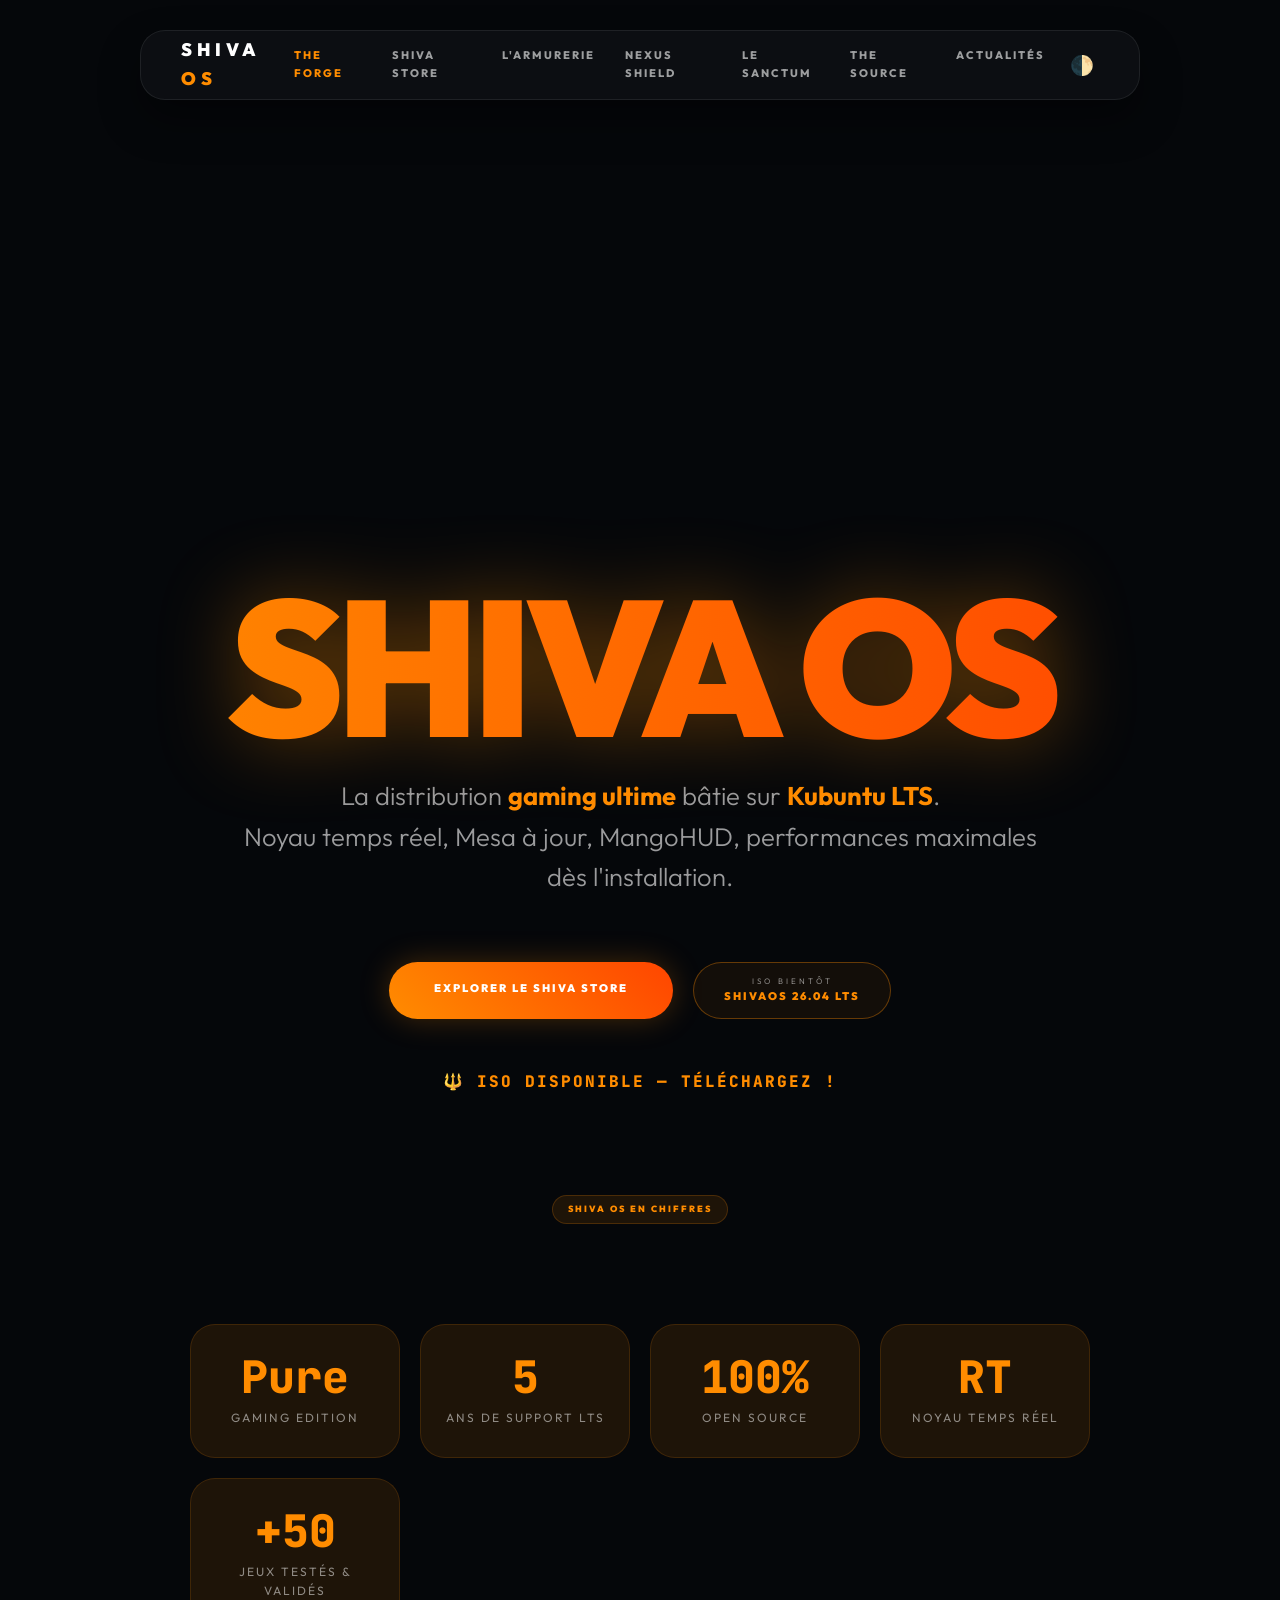
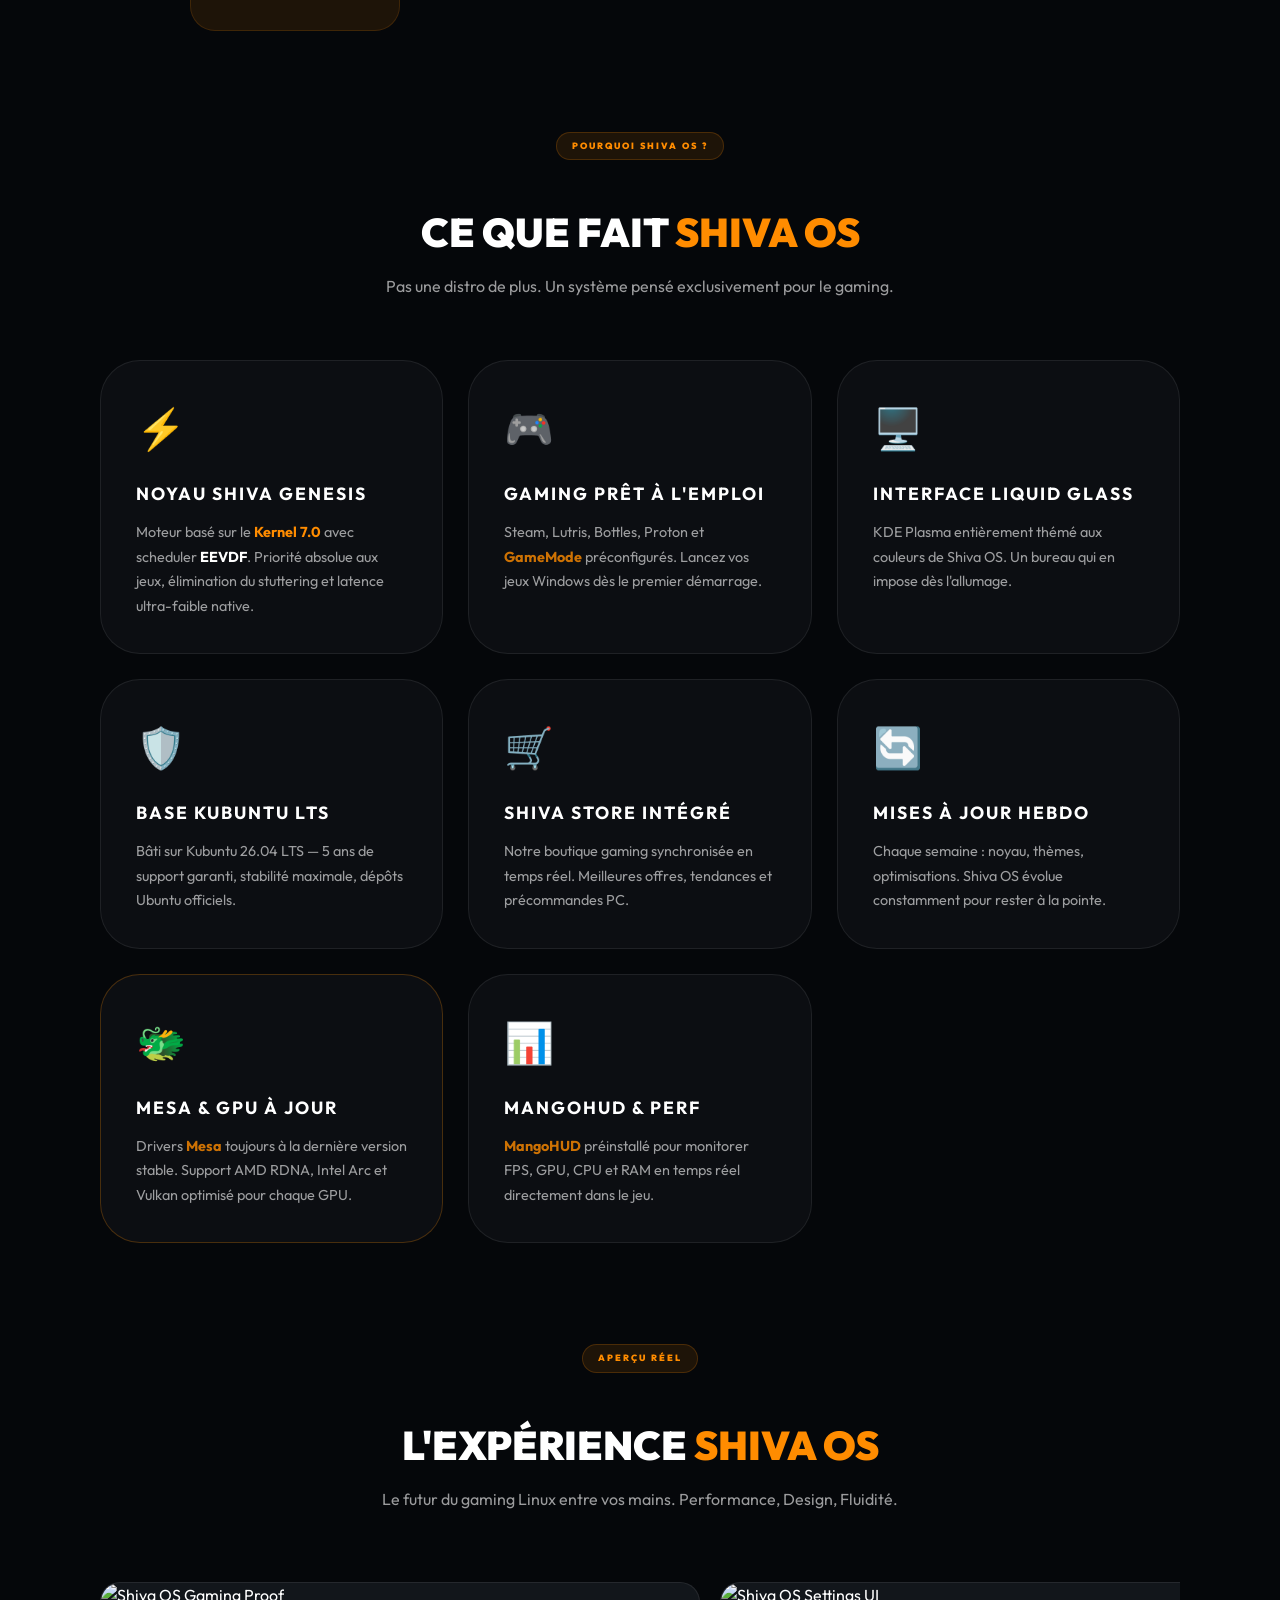
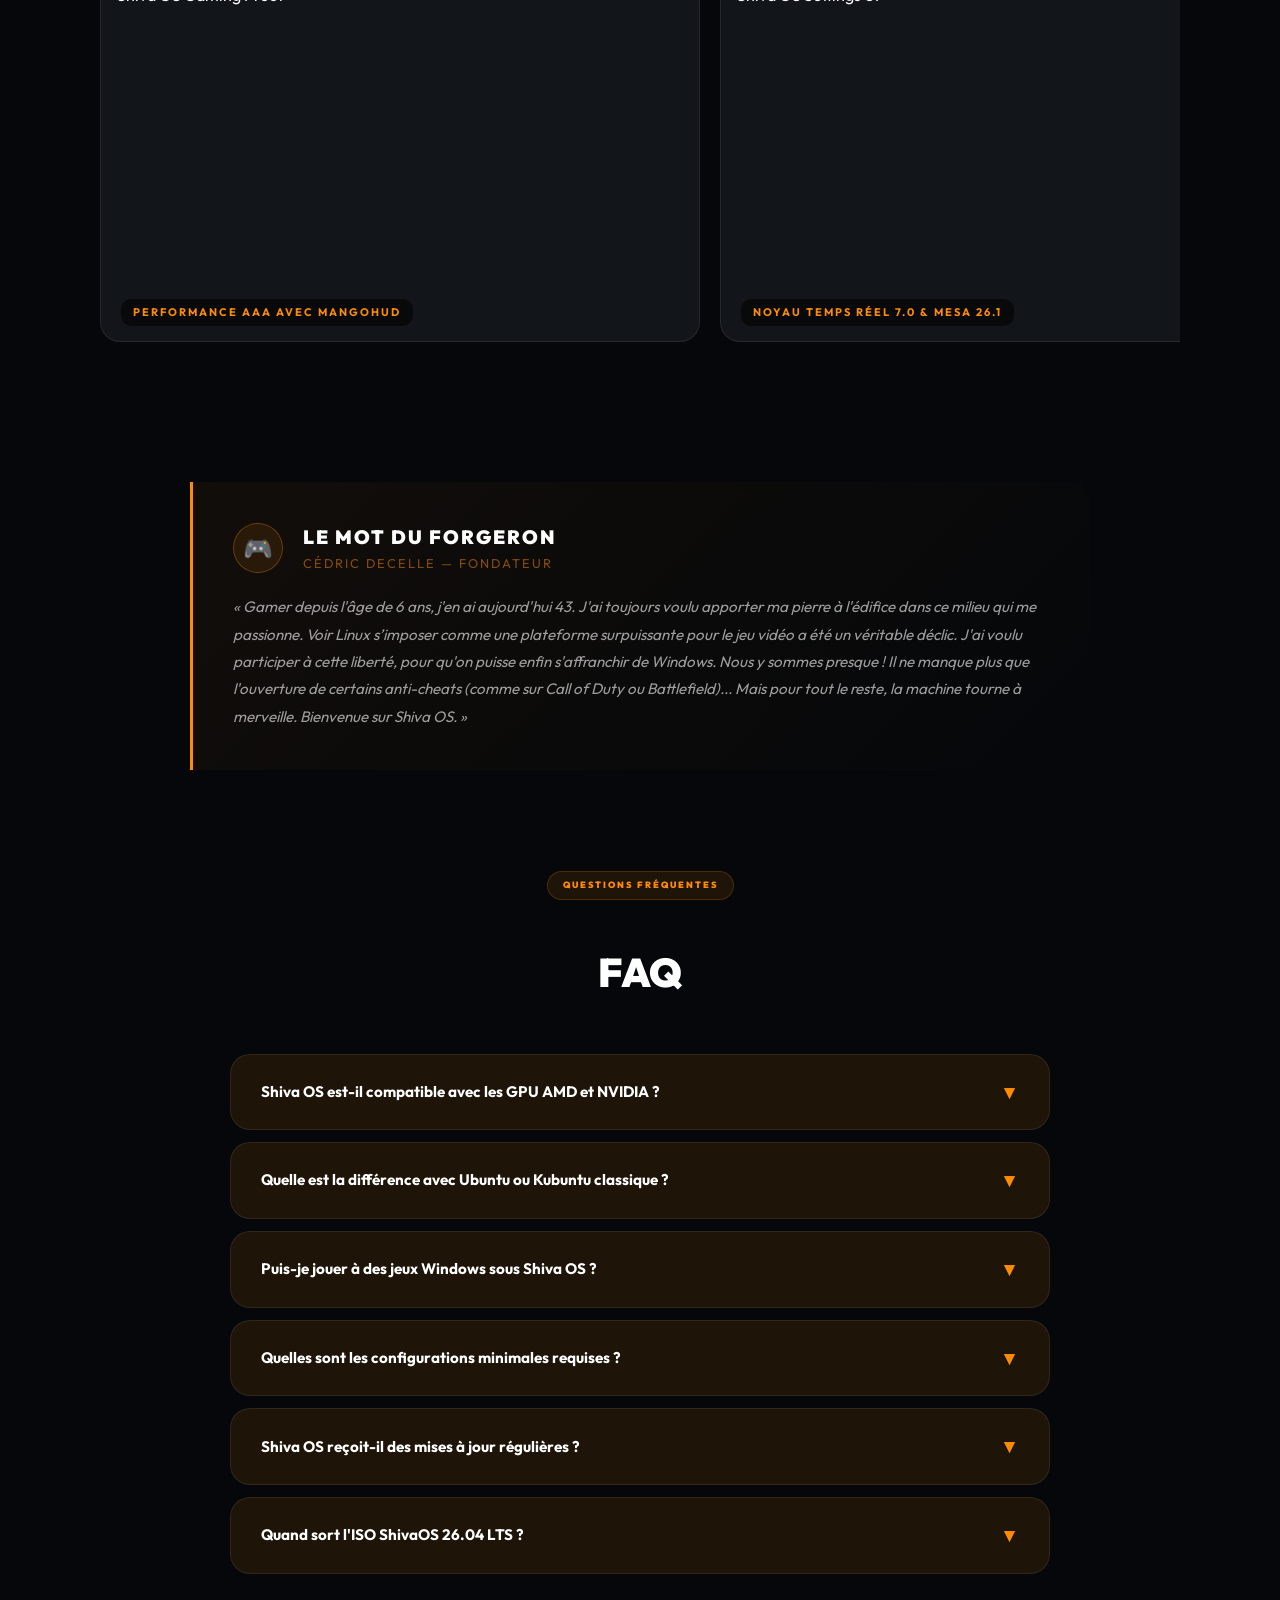
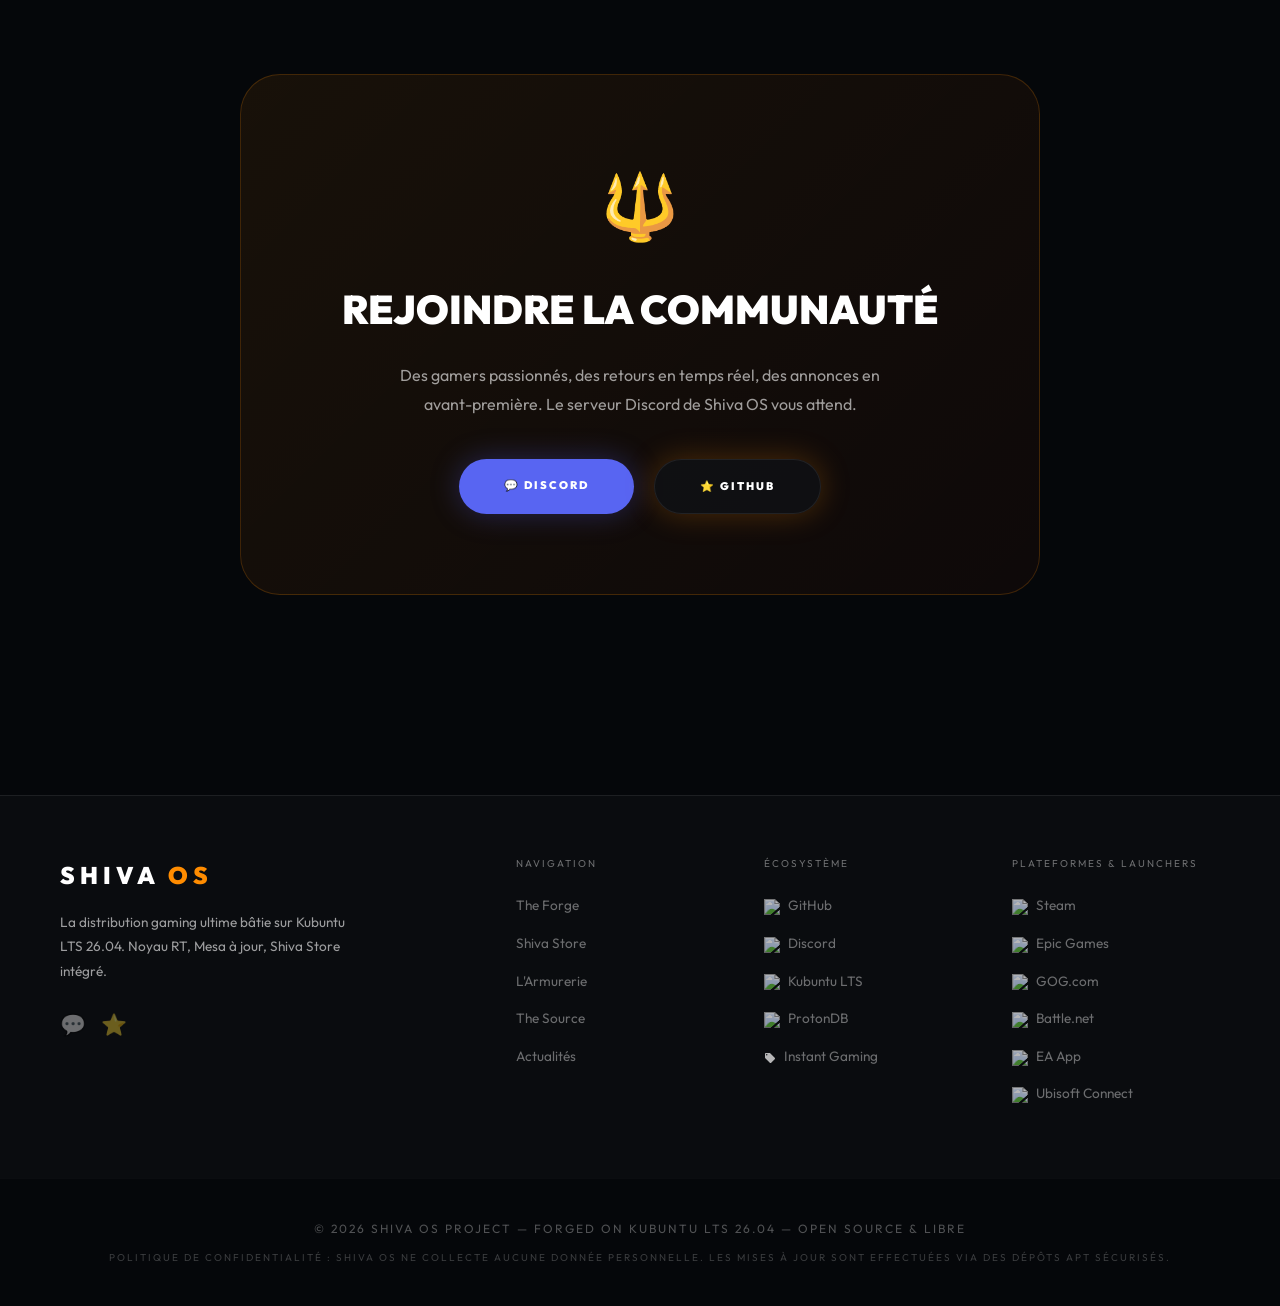
==== index.html @ 75ae0ca5 "Correction : Shiva OS est maintenant 'Gaming Pure' par défaut (Apps quotidiennes mises en option)" ====
<!DOCTYPE html>
<html lang="fr">
<head>
    <meta charset="UTF-8">
    <meta name="viewport" content="width=device-width, initial-scale=1.0">
    <title>SHIVA OS | Pure Gaming Ecosystem 🔱</title>
    <link rel="icon" href="data:image/svg+xml,<svg xmlns=%22http://www.w3.org/2000/svg%22 viewBox=%220 0 100 100%22><text y=%22.9em%22 font-size=%2290%22>🔱</text></svg>">
    <meta name="description" content="Shiva OS 26.04 LTS — La distribution gaming ultime bâtie sur Kubuntu LTS. Noyau temps réel, Mesa à jour, MangoHUD, Shiva Store intégré.">
    <link rel="stylesheet" href="styles.css?v=12">
    <style>
        /* SCROLL PROGRESS BAR */
        #scroll-progress {
            position: fixed;
            top: 0;
            left: 0;
            height: 3px;
            width: 0%;
            background: linear-gradient(90deg, var(--shiva-orange), var(--shiva-vulkan));
            z-index: 9999;
            transition: width 0.1s linear;
            box-shadow: 0 0 10px rgba(255,140,0,0.6);
        }

        /* STATS SECTION */
        .stats-grid {
            display: grid;
            grid-template-columns: repeat(auto-fill, minmax(180px, 1fr));
            gap: 20px;
            max-width: 900px;
            margin: 80px auto 0;
            text-align: center;
        }
        .stat-card {
            padding: 30px 20px;
            background: var(--shiva-accent);
            border: 1px solid rgba(255,140,0,0.15);
            border-radius: 25px;
            transition: all 0.3s ease;
        }
        .stat-card:hover {
            border-color: var(--shiva-orange);
            transform: translateY(-5px);
        }
        .stat-number {
            font-size: 2.8rem;
            font-weight: 900;
            color: var(--shiva-orange);
            font-family: var(--font-mono);
            line-height: 1;
        }
        .stat-label {
            font-size: 0.75rem;
            opacity: 0.5;
            letter-spacing: 2px;
            text-transform: uppercase;
            margin-top: 8px;
        }

        /* SCREENSHOTS */
        .screenshot-strip {
            display: flex;
            gap: 20px;
            overflow-x: auto;
            padding: 20px 0 40px;
            scrollbar-width: thin;
            scrollbar-color: var(--shiva-orange) transparent;
        }
        .screenshot-frame {
            min-width: 600px;
            height: 360px;
            border-radius: 20px;
            border: 1px solid var(--glass-border);
            overflow: hidden;
            position: relative;
            flex-shrink: 0;
            background: var(--shiva-gray);
        }
        .screenshot-frame img {
            width: 100%;
            height: 100%;
            object-fit: cover;
            transition: transform 0.5s cubic-bezier(0.4, 0, 0.2, 1);
        }
        .screenshot-frame:hover img {
            transform: scale(1.05);
        }
        .screenshot-label {
            position: absolute;
            bottom: 15px;
            left: 20px;
            font-size: 11px;
            font-weight: 700;
            letter-spacing: 2px;
            text-transform: uppercase;
            color: var(--shiva-orange);
            background: rgba(0,0,0,0.6);
            padding: 5px 12px;
            border-radius: 10px;
        }

        /* FAQ */
        .faq-item {
            border: 1px solid var(--glass-border);
            background: var(--shiva-accent);
            border-radius: 20px;
            overflow: hidden;
            margin-bottom: 12px;
            transition: all 0.3s;
        }
        .faq-item:hover { border-color: rgba(255,140,0,0.3); }
        .faq-question {
            padding: 22px 30px;
            cursor: pointer;
            display: flex;
            justify-content: space-between;
            align-items: center;
            font-weight: 700;
            font-size: 0.95rem;
            background: transparent;
            color: var(--text-main);
            user-select: none;
        }
        .faq-arrow {
            color: var(--shiva-orange);
            font-size: 1.2rem;
            transition: transform 0.3s ease;
        }
        .faq-answer {
            max-height: 0;
            overflow: hidden;
            transition: max-height 0.4s ease, padding 0.3s;
            padding: 0 30px;
            opacity: 0.6;
            font-size: 0.9rem;
            line-height: 1.8;
        }
        .faq-item.open .faq-answer {
            max-height: 200px;
            padding: 0 30px 22px;
            color: var(--text-dim);
        }
        .faq-item.open .faq-arrow {
            transform: rotate(180deg);
        }

        /* COMMUNITY */
        .community-card {
            background: linear-gradient(135deg, rgba(255,140,0,0.08), rgba(255,69,0,0.04));
            border: 1px solid rgba(255,140,0,0.2);
            border-radius: 40px;
            padding: 80px 60px;
            text-align: center;
            max-width: 800px;
            margin: 0 auto;
            color: var(--text-main);
        }

        /* FOOTER */
        .footer-main {
            background: rgba(255,255,255,0.02);
            border-top: 1px solid var(--glass-border);
            padding: 60px;
            display: grid;
            grid-template-columns: 2fr 1fr 1fr 1fr;
            gap: 40px;
            max-width: 1400px;
            margin: 0 auto;
        }
        .footer-links { list-style: none; }
        .footer-links li { margin-bottom: 12px; }
        .footer-links a {
            color: rgba(255,255,255,0.4);
            text-decoration: none;
            font-size: 0.85rem;
            transition: color 0.3s;
        }
        .footer-links a:hover { color: var(--shiva-orange); }
        .footer-bottom {
            text-align: center;
            padding: 40px 60px;
            font-size: 12px;
            opacity: 0.5;
            letter-spacing: 2px;
            text-transform: uppercase;
            border-top: 1px solid rgba(255,255,255,0.05);
            color: var(--text-dim);
        }

        /* SPECS TABLE */
        .specs-table {
            width: 100%;
            border-collapse: collapse;
            font-size: 0.9rem;
        }
        .specs-table th {
            text-align: left;
            padding: 12px 20px;
            color: var(--shiva-orange);
            font-size: 10px;
            letter-spacing: 2px;
            text-transform: uppercase;
            border-bottom: 1px solid var(--glass-border);
        }
        .specs-table td {
            padding: 14px 20px;
            border-bottom: 1px solid rgba(255,255,255,0.04);
            opacity: 0.7;
        }
        .specs-table tr:last-child td { border-bottom: none; }

        /* LAUNCHER LOGOS */
        .launcher-logo {
            height: 35px;
            opacity: 0.3;
            transition: all 0.3s cubic-bezier(0.4, 0, 0.2, 1);
            filter: grayscale(100%);
        }
        .launcher-logo:hover {
            opacity: 1;
            filter: grayscale(0%) drop-shadow(0 0 15px rgba(255,140,0,0.6));
            transform: scale(1.15) translateY(-5px);
        }

        @media (max-width: 768px) {
            .footer-main { grid-template-columns: 1fr; gap: 30px; }
            .screenshot-frame { min-width: 300px; height: 200px; }
        }
    </style>
</head>
<body>
    <!-- SCROLL PROGRESS -->
    <div id="scroll-progress"></div>

    <!-- 🔱 GLASS NAVIGATION -->
    <nav class="navbar">
        <div class="nav-brand">SHIVA <span style="color: var(--shiva-orange)">OS</span></div>
        <div class="nav-links">
            <a class="nav-link active" onclick="switchSection('home')">The Forge</a>
            <a class="nav-link" onclick="switchSection('store')">Shiva Store</a>
            <a class="nav-link" onclick="switchSection('apps')">L'Armurerie</a>
            <a class="nav-link" onclick="switchSection('shield')">Nexus Shield</a>
            <a class="nav-link" onclick="switchSection('sanctum')">Le Sanctum</a>
            <a class="nav-link" onclick="switchSection('repo')">The Source</a>
            <a class="nav-link" onclick="switchSection('news')">Actualités</a>
        </div>
        <button id="theme-toggle" style="background:none;border:none;cursor:pointer;font-size:1.2rem;margin-left:20px;padding:5px;" title="Changer le thème">🌓</button>
    </nav>

    <!-- 🚀 HOME -->
    <section id="home" class="active">

        <!-- HERO -->
        <div class="hero-content">
            <div class="trident-anchor"></div>
            <h1 class="big-title" style="filter: drop-shadow(0 0 40px rgba(255,140,0,0.4));">SHIVA OS</h1>
            <p class="tagline">La distribution <strong style="color:var(--shiva-orange)">gaming ultime</strong> bâtie sur <strong style="color:var(--shiva-orange)">Kubuntu LTS</strong>.<br>Noyau temps réel, Mesa à jour, MangoHUD, performances maximales dès l'installation.</p>
            <div class="btn-group">
                <a class="btn-primary" onclick="switchSection('store')">Explorer le Shiva Store</a>
                <div style="display:flex;flex-direction:column;align-items:center;justify-content:center;padding:12px 30px;border-radius:50px;border:1px solid rgba(255,140,0,0.35);background:rgba(255,140,0,0.06);cursor:default;">
                    <span style="font-size:8px;opacity:0.5;letter-spacing:3px;text-transform:uppercase;">ISO Bientôt</span>
                    <span style="font-size:11px;font-weight:900;letter-spacing:2px;color:var(--shiva-orange);">SHIVAOS 26.04 LTS</span>
                </div>
            </div>
            <div id="countdown" style="margin-top: 50px; display: flex; gap: 20px; justify-content: center; font-family: var(--font-mono); align-items: center;"></div>
        </div>

        <!-- STATS -->
        <div style="max-width:1400px;margin:100px auto 0;padding:0 40px;">
            <div style="text-align:center;margin-bottom:40px;">
                <span class="badge">Shiva OS en chiffres</span>
            </div>
            <div class="stats-grid">
                <div class="stat-card">
                    <div class="stat-number">Pure</div>
                    <div class="stat-label">Gaming Edition</div>
                </div>
                <div class="stat-card">
                    <div class="stat-number">5</div>
                    <div class="stat-label">Ans de support LTS</div>
                </div>
                <div class="stat-card">
                    <div class="stat-number">100%</div>
                    <div class="stat-label">Open Source</div>
                </div>
                <div class="stat-card">
                    <div class="stat-number">RT</div>
                    <div class="stat-label">Noyau Temps Réel</div>
                </div>
                <div class="stat-card">
                    <div class="stat-number">+50</div>
                    <div class="stat-label">Jeux testés & validés</div>
                </div>
            </div>
        </div>

        <!-- FEATURES -->
        <div style="max-width:1400px;margin:100px auto 0;padding:0 40px;">
            <div style="text-align:center;margin-bottom:60px;">
                <span class="badge">Pourquoi Shiva OS ?</span>
                <h2 style="font-size:2.5rem;font-weight:900;text-transform:uppercase;margin-top:20px;">Ce que fait <span style="color:var(--shiva-orange)">Shiva OS</span></h2>
                <p style="color:var(--text-dim);margin-top:10px;">Pas une distro de plus. Un système pensé exclusivement pour le gaming.</p>
            </div>
            <div class="grid-container" style="grid-template-columns: repeat(auto-fill, minmax(280px, 1fr)); gap: 25px;">
                <div class="glass-card" style="padding:35px;">
                    <div style="font-size:2.5rem;margin-bottom:20px;">⚡</div>
                    <h3 style="font-size:1.1rem;text-transform:uppercase;letter-spacing:2px;">Noyau Shiva Genesis</h3>
                    <p style="color:var(--text-dim);font-size:0.9rem;margin-top:12px;line-height:1.7;">Moteur basé sur le <strong style="color:var(--shiva-orange)">Kernel 7.0</strong> avec scheduler <strong style="color:white;">EEVDF</strong>. Priorité absolue aux jeux, élimination du stuttering et latence ultra-faible native.</p>
                </div>
                <div class="glass-card" style="padding:35px;">
                    <div style="font-size:2.5rem;margin-bottom:20px;">🎮</div>
                    <h3 style="font-size:1.1rem;text-transform:uppercase;letter-spacing:2px;">Gaming Prêt à l'emploi</h3>
                    <p style="color:var(--text-dim);font-size:0.9rem;margin-top:12px;line-height:1.7;">Steam, Lutris, Bottles, Proton et <strong style="color:rgba(255,140,0,0.8)">GameMode</strong> préconfigurés. Lancez vos jeux Windows dès le premier démarrage.</p>
                </div>
                <div class="glass-card" style="padding:35px;">
                    <div style="font-size:2.5rem;margin-bottom:20px;">🖥️</div>
                    <h3 style="font-size:1.1rem;text-transform:uppercase;letter-spacing:2px;">Interface Liquid Glass</h3>
                    <p style="color:var(--text-dim);font-size:0.9rem;margin-top:12px;line-height:1.7;">KDE Plasma entièrement thémé aux couleurs de Shiva OS. Un bureau qui en impose dès l'allumage.</p>
                </div>
                <div class="glass-card" style="padding:35px;">
                    <div style="font-size:2.5rem;margin-bottom:20px;">🛡️</div>
                    <h3 style="font-size:1.1rem;text-transform:uppercase;letter-spacing:2px;">Base Kubuntu LTS</h3>
                    <p style="color:var(--text-dim);font-size:0.9rem;margin-top:12px;line-height:1.7;">Bâti sur Kubuntu 26.04 LTS — 5 ans de support garanti, stabilité maximale, dépôts Ubuntu officiels.</p>
                </div>
                <div class="glass-card" style="padding:35px;">
                    <div style="font-size:2.5rem;margin-bottom:20px;">🛒</div>
                    <h3 style="font-size:1.1rem;text-transform:uppercase;letter-spacing:2px;">Shiva Store intégré</h3>
                    <p style="color:var(--text-dim);font-size:0.9rem;margin-top:12px;line-height:1.7;">Notre boutique gaming synchronisée en temps réel. Meilleures offres, tendances et précommandes PC.</p>
                </div>
                <div class="glass-card" style="padding:35px;">
                    <div style="font-size:2.5rem;margin-bottom:20px;">🔄</div>
                    <h3 style="font-size:1.1rem;text-transform:uppercase;letter-spacing:2px;">Mises à jour Hebdo</h3>
                    <p style="color:var(--text-dim);font-size:0.9rem;margin-top:12px;line-height:1.7;">Chaque semaine : noyau, thèmes, optimisations. Shiva OS évolue constamment pour rester à la pointe.</p>
                </div>
                <div class="glass-card" style="padding:35px; border-color: rgba(255,140,0,0.25);">
                    <div style="font-size:2.5rem;margin-bottom:20px;">🐲</div>
                    <h3 style="font-size:1.1rem;text-transform:uppercase;letter-spacing:2px;">Mesa & GPU à Jour</h3>
                    <p style="color:var(--text-dim);font-size:0.9rem;margin-top:12px;line-height:1.7;">Drivers <strong style="color:rgba(255,140,0,0.8)">Mesa</strong> toujours à la dernière version stable. Support AMD RDNA, Intel Arc et Vulkan optimisé pour chaque GPU.</p>
                </div>
                <div class="glass-card" style="padding:35px;">
                    <div style="font-size:2.5rem;margin-bottom:20px;">📊</div>
                    <h3 style="font-size:1.1rem;text-transform:uppercase;letter-spacing:2px;">MangoHUD & Perf</h3>
                    <p style="color:var(--text-dim);font-size:0.9rem;margin-top:12px;line-height:1.7;"><strong style="color:rgba(255,140,0,0.8)">MangoHUD</strong> préinstallé pour monitorer FPS, GPU, CPU et RAM en temps réel directement dans le jeu.</p>
                </div>
            </div>
        </div>

        <!-- SCREENSHOTS -->
        <div style="max-width:1400px;margin:100px auto 0;padding:0 40px;">
            <div style="text-align:center;margin-bottom:50px;">
                <span class="badge">Aperçu Réel</span>
                <h2 style="font-size:2.5rem;font-weight:900;text-transform:uppercase;margin-top:20px;">L'Expérience <span style="color:var(--shiva-orange)">Shiva OS</span></h2>
                <p style="color:var(--text-dim);margin-top:10px;">Le futur du gaming Linux entre vos mains. Performance, Design, Fluidité.</p>
            </div>
            <div class="screenshot-strip">
                <div class="screenshot-frame">
                    <img src="shivaos_desktop_gaming_proof_1776594554465.png" alt="Shiva OS Gaming Proof">
                    <div class="screenshot-label">Performance AAA avec MangoHUD</div>
                </div>
                <div class="screenshot-frame">
                    <img src="shivaos_settings_rt_kernel_1776594572582.png" alt="Shiva OS Settings UI">
                    <div class="screenshot-label">Noyau Temps Réel 7.0 & Mesa 26.1</div>
                </div>
                <div class="screenshot-frame">
                    <img src="assets/mockup.png" alt="Shiva OS Layout">
                    <div class="screenshot-label">Interface Liquid Glass (Onyx/Orange)</div>
                </div>
            </div>
        </div>

        <!-- LE MOT DU FORGERON -->
        <div style="max-width:900px;margin:100px auto 0;padding:40px;background:linear-gradient(135deg, rgba(255,140,0,0.05), transparent);border-left:3px solid var(--shiva-orange);border-top-right-radius:20px;border-bottom-right-radius:20px;">
            <div style="display:flex;align-items:center;gap:20px;margin-bottom:20px;">
                <div style="width:50px;height:50px;border-radius:50%;background:rgba(255,140,0,0.1);border:1px solid rgba(255,140,0,0.3);display:flex;justify-content:center;align-items:center;font-size:1.5rem;">🎮</div>
                <div>
                    <h3 style="font-size:1.2rem;font-weight:900;text-transform:uppercase;letter-spacing:2px;color:var(--text-main);">Le mot du Forgeron</h3>
                    <p style="font-size:0.8rem;opacity:0.5;letter-spacing:2px;text-transform:uppercase;color:var(--shiva-orange);">Cédric Decelle — Fondateur</p>
                </div>
            </div>
            <p style="font-size:0.95rem;line-height:1.8;color:var(--text-dim);font-style:italic;">
                « Gamer depuis l'âge de 6 ans, j'en ai aujourd'hui 43. J'ai toujours voulu apporter ma pierre à l'édifice dans ce milieu qui me passionne. Voir Linux s’imposer comme une plateforme surpuissante pour le jeu vidéo a été un véritable déclic. J'ai voulu participer à cette liberté, pour qu'on puisse enfin s'affranchir de Windows. Nous y sommes presque ! Il ne manque plus que l'ouverture de certains anti-cheats (comme sur Call of Duty ou Battlefield)... Mais pour tout le reste, la machine tourne à merveille. Bienvenue sur Shiva OS. »
            </p>
        </div>

        <!-- FAQ -->
        <div style="max-width:900px;margin:100px auto 0;padding:0 40px;">
            <div style="text-align:center;margin-bottom:50px;">
                <span class="badge">Questions fréquentes</span>
                <h2 style="font-size:2.5rem;font-weight:900;text-transform:uppercase;margin-top:20px;">FAQ</h2>
            </div>
            <div id="faq-container">
                <div class="faq-item">
                    <div class="faq-question" onclick="toggleFaq(this)">
                        Shiva OS est-il compatible avec les GPU AMD et NVIDIA ?
                        <span class="faq-arrow">▼</span>
                    </div>
                    <div class="faq-answer">Oui ! Shiva OS inclut les drivers Mesa à jour pour AMD (RDNA 1/2/3) et Intel Arc. Pour NVIDIA, les drivers propriétaires sont disponibles via le gestionnaire de pilotes. Les deux sont testés et validés.</div>
                </div>
                <div class="faq-item">
                    <div class="faq-question" onclick="toggleFaq(this)">
                        Quelle est la différence avec Ubuntu ou Kubuntu classique ?
                        <span class="faq-arrow">▼</span>
                    </div>
                    <div class="faq-answer">Shiva OS est une surcouche gaming complète : noyau temps réel, GameMode, MangoHUD, Proton, Lutris et Bottles sont préconfigurés dès l'installation. Zéro configuration manuelle, 100% prêt à jouer.</div>
                </div>
                <div class="faq-item">
                    <div class="faq-question" onclick="toggleFaq(this)">
                        Puis-je jouer à des jeux Windows sous Shiva OS ?
                        <span class="faq-arrow">▼</span>
                    </div>
                    <div class="faq-answer">Absolument. Proton (Steam), Wine (Bottles/Lutris) et Heroic pour les jeux Epic/GOG sont tous préinstallés. La majorité des jeux AAA Windows fonctionnent nativement. Consultez ProtonDB pour la compatibilité par jeu.</div>
                </div>
                <div class="faq-item">
                    <div class="faq-question" onclick="toggleFaq(this)">
                        Quelles sont les configurations minimales requises ?
                        <span class="faq-arrow">▼</span>
                    </div>
                    <div class="faq-answer">CPU : x86_64 double cœur (Intel Core 2 Duo ou AMD Athlon 64 X2 minimum). RAM : 4 Go minimum, 8 Go recommandé. Stockage : 25 Go minimum. GPU : Compatible Vulkan recommandé pour les jeux AAA.</div>
                </div>
                <div class="faq-item">
                    <div class="faq-question" onclick="toggleFaq(this)">
                        Shiva OS reçoit-il des mises à jour régulières ?
                        <span class="faq-arrow">▼</span>
                    </div>
                    <div class="faq-answer">Oui, chaque semaine. Basé sur Kubuntu 26.04 LTS (5 ans de support), Shiva OS reçoit les mises à jour de sécurité Ubuntu + ses propres optimisations gaming via le dépôt PPA officiel ppa:shiva-os/purity.</div>
                </div>
                <div class="faq-item">
                    <div class="faq-question" onclick="toggleFaq(this)">
                        Quand sort l'ISO ShivaOS 26.04 LTS ?
                        <span class="faq-arrow">▼</span>
                    </div>
                    <div class="faq-answer">L'ISO ShivaOS 26.04 LTS est prévue pour le 24 avril 2026 à 22h00. Le compte à rebours en haut de page s'arrêtera automatiquement au moment du lancement. Restez connectés !</div>
                </div>
            </div>
        </div>

        <!-- COMMUNITY / DISCORD -->
        <div style="max-width:1400px;margin:100px auto 0;padding:0 40px 40px;">
            <div class="community-card">
                <div style="font-size:4rem;margin-bottom:20px;">🔱</div>
                <h2 style="font-size:2.5rem;font-weight:900;text-transform:uppercase;">Rejoindre la communauté</h2>
                <p style="color:var(--text-dim);margin:20px auto;max-width:500px;line-height:1.8;">Des gamers passionnés, des retours en temps réel, des annonces en avant-première. Le serveur Discord de Shiva OS vous attend.</p>
                <div class="btn-group" style="justify-content:center;margin-top:40px;">
                    <a class="btn-primary" href="https://discord.gg/shivaos" target="_blank" style="background: #5865F2;box-shadow:0 0 30px rgba(88,101,242,0.3);">💬 Discord</a>
                    <a class="btn-primary" href="https://github.com/shivaos" target="_blank" style="background:var(--glass-bg);border:1px solid var(--glass-border);">⭐ GitHub</a>
                </div>
            </div>
        </div>

    </section>

    <!-- 🎮 SHIVA STORE -->
    <section id="store">
        <div class="hero-content" style="text-align: left; padding-bottom: 60px;">
            <span class="badge">Jeux en Direct</span>
            <h2 style="font-size: 3rem; font-weight: 900; text-transform: uppercase;">Shiva Store</h2>
            <p style="opacity: 0.6;">Dégottez les meilleures offres et tendances synchronisées par Oracle.</p>
            <div class="search-container">
                <input type="text" id="store-search" class="search-input" placeholder="RECHERCHER UN JEU (EX: FORZA, ELDEN RING...)">
            </div>
        </div>
        <div id="library-grid" class="grid-container"></div>
    </section>

    <!-- 📦 L'ARMURERIE -->
    <section id="apps">
        <div class="hero-content" style="text-align: left; padding-bottom: 60px;">
            <span class="badge">Shiva Gaming Kit</span>
            <h2 style="font-size: 3rem; font-weight: 900; text-transform: uppercase;">L'Armurerie</h2>
            <p style="opacity: 0.6;">Les outils de combat essentiels, forgés pour la performance absolue.</p>
        </div>
        <div class="grid-container">
            <div class="glass-card">
                <div class="artifact-icon" style="background: #2b2b2b;">🎮</div>
                <h3 style="margin-top: 20px;">Steam & Lutris</h3>
                <p style="font-size: 0.9rem; opacity: 0.5; margin-top: 10px;">Le duo de choc pour gérer vos bibliothèques Windows et Linux nativement.</p>
            </div>
            <div class="glass-card">
                <div class="artifact-icon" style="background: #5865F2;">💬</div>
                <h3 style="margin-top: 20px;">Discord & Comms</h3>
                <p style="font-size: 0.9rem; opacity: 0.5; margin-top: 10px;">Restez connecté avec un client Discord optimisé et thémé aux couleurs de Shiva.</p>
            </div>
            <div class="glass-card">
                <div class="artifact-icon" style="background: #e67e22;">🍷</div>
                <h3 style="margin-top: 20px;">Bottles & Heroic</h3>
                <p style="font-size: 0.9rem; opacity: 0.5; margin-top: 10px;">Lancement fluide des jeux Epic Games et GOG via des environnements Wine isolés.</p>
            </div>
            <div class="glass-card">
                <div class="artifact-icon" style="background: #27ae60;">🎥</div>
                <h3 style="margin-top: 20px;">OBS Studio</h3>
                <p style="font-size: 0.9rem; opacity: 0.5; margin-top: 10px;">L'outil ultime pour le streaming et l'enregistrement vidéo haute performance.</p>
            </div>
            <div class="glass-card">
                <div class="artifact-icon" style="background: #d35400;">🎬</div>
                <h3 style="margin-top: 20px;">VLC Player</h3>
                <p style="font-size: 0.9rem; opacity: 0.5; margin-top: 10px;">Le lecteur universel, propre et capable de tout lire sans codec externe.</p>
            </div>
            <div class="glass-card">
                <div class="artifact-icon" style="background: #1a1a2e;">📊</div>
                <h3 style="margin-top: 20px;">MangoHUD</h3>
                <p style="font-size: 0.9rem; opacity: 0.5; margin-top: 10px;">Overlay de performance en temps réel — FPS, GPU, CPU, RAM directement dans le jeu.</p>
            </div>
            <div class="glass-card" style="border-color: rgba(255,140,0,0.3);">
                <div class="artifact-icon" style="background: #004d00;">🐲</div>
                <h3 style="margin-top: 20px;">Mesa & Vulkan</h3>
                <p style="font-size: 0.9rem; opacity: 0.5; margin-top: 10px;">Support complet de Vulkan 1.3 et drivers Mesa (Git/Stable) pour vos GPU.</p>
            </div>
        </div>
    </section>
  
    <!-- 🛡️ NEXUS SHIELD -->
    <section id="shield">
        <div class="hero-content" style="text-align: left; padding-bottom: 60px;">
            <span class="badge">Shield of Compatibility</span>
            <h2 style="font-size: 3rem; font-weight: 900; text-transform: uppercase;">Nexus Shield</h2>
            <p style="opacity: 0.6;">Vérifiez instantanément la compatibilité de vos jeux et de votre matériel.</p>
            
            <div class="shield-search-container">
                <input type="text" id="shield-search" class="shield-search-input" placeholder="RECHERCHER UN JEU (EX: CALL OF DUTY, RUST, APEX...)">
            </div>
        </div>

        <div style="max-width:1400px;margin:0 auto;padding:0 40px;">
            <div id="shield-results" class="shield-grid">
                <!-- Dynamically populated by nexus.js -->
            </div>

            <div style="margin-top: 100px; border-top: 1px solid var(--glass-border); padding-top: 60px;">
                <span class="badge">Hardware Alliance</span>
                <h3 style="font-size: 2rem; margin-top: 20px;">VOTRE CONFIGURATION</h3>
                <div id="hardware-alliance-status" class="hardware-grid">
                    <!-- Detected via JS -->
                </div>
            </div>
        </div>
    </section>

    <!-- 📖 LE SANCTUM -->
    <section id="sanctum">
        <div class="hero-content" style="text-align: left; padding-bottom: 60px;">
            <span class="badge">Knowledge Hub</span>
            <h2 style="font-size: 3rem; font-weight: 900; text-transform: uppercase;">Le Sanctum</h2>
            <p style="opacity: 0.6;">Aide, guides et assistance technique pour Shiva OS.</p>
        </div>

        <div style="max-width:900px;margin:0 auto;padding:0 40px;">
            <div id="sanctum-faq">
                <div class="faq-item">
                    <div class="faq-question" onclick="toggleFaq(this)">
                        🔱 Comment installer Shiva OS ?
                        <span class="faq-arrow">▼</span>
                    </div>
                    <div class="faq-answer">
                        Téléchargez l'ISO (disponible le 24 avril), flashez-la sur une clé USB avec BalenaEtcher ou Rufus, et bootez dessus. L'installateur Calamares vous guidera étape par étape.
                    </div>
                </div>
                <div class="faq-item">
                    <div class="faq-question" onclick="toggleFaq(this)">
                        🎮 Optimiser NVIDIA pour Shiva OS 26.04
                        <span class="faq-arrow">▼</span>
                    </div>
                    <div class="faq-answer">
                        Shiva OS utilise le driver propriétaire 560+ par défaut. Pour vérifier ou changer : ouvrez le "Gestionnaire de Pilotes" dans les paramètres système. Activez le "Full Composition Pipeline" pour éviter le tearing.
                    </div>
                </div>
                <div class="faq-item">
                    <div class="faq-question" onclick="toggleFaq(this)">
                        🛡️ Anti-Cheat : Pourquoi ça bloque ?
                        <span class="faq-arrow">▼</span>
                    </div>
                    <div class="faq-answer">
                        Certains jeux (Call of Duty, Valorant) utilisent des Anti-Cheats au niveau noyau (Kernel) qui ne sont pas compatibles avec Linux. Nous travaillons avec la communauté pour améliorer ce support, mais pour l'instant, ces jeux sont bloqués.
                    </div>
                </div>
                <div class="faq-item">
                    <div class="faq-question" onclick="toggleFaq(this)">
                        ⚡ Activer le Mode eSport (Noyau RT)
                        <span class="faq-arrow">▼</span>
                    </div>
                    <div class="faq-answer">
                        Le moteur Linux de Shiva OS intègre les optimisations <strong>EEVDF</strong> du Kernel 7.0 et le tuning <strong>Liquorix</strong>. Il garantit que votre jeu a toujours la priorité absolue sur les ressources CPU pour une fluidité sans compromis.
                    </div>
                </div>
            </div>

            <div style="margin-top: 60px; text-align: center;">
                <p style="opacity: 0.5; font-size: 0.9rem; margin-bottom: 25px;">Besoin d'une aide plus spécifique ?</p>
                <a class="btn-primary" href="https://discord.gg/GcjZeYh77C" target="_blank" style="background: #5865F2;">REJOINDRE LE SUPPORT DISCORD</a>
            </div>
        </div>
    </section>

    <!-- 🔗 THE SOURCE -->
    <section id="repo">
        <div class="hero-content" style="text-align: left; padding-bottom: 60px;">
            <span class="badge">System Core</span>
            <h2 style="font-size: 3rem; font-weight: 900; text-transform: uppercase;">The Source</h2>
            <p style="opacity: 0.6;">Dépôts officiels, mises à jour et configurations système de Shiva OS.</p>
            
            <div style="margin-top: 20px; display: flex; align-items: center; gap: 10px;">
                <span class="status-verified" style="padding: 4px 12px; border-radius: 8px; font-size: 10px; font-weight: 900;">ISO OFFICIELLE : CONFIGURÉ PAR DÉFAUT</span>
                <p style="font-size: 11px; opacity: 0.5;">Les dépôts ci-dessous sont déjà actifs sur votre installation Shiva OS.</p>
            </div>
        </div>
        <div style="max-width:1200px;margin:0 auto;display:grid;grid-template-columns:1fr 1fr;gap:40px;">
            <div>
                <div class="artifact-list">
                    <div class="artifact-item">
                        <div class="artifact-icon">⚙️</div>
                        <div>
                            <h4>Dépôt Shiva Purity</h4>
                            <p style="opacity: 0.5; font-size: 0.8rem;">Pour les installations Kubuntu existantes :</p>
                            <div class="command-box">
                                <span>sudo add-apt-repository ppa:shiva-os/purity</span>
                                <button class="copy-btn">COPY</button>
                            </div>
                        </div>
                    </div>
                    <div class="artifact-item">
                        <div class="artifact-icon">📦</div>
                        <div>
                            <h4>Mise à jour du système</h4>
                            <p style="opacity: 0.5; font-size: 0.8rem;">Après ajout du dépôt :</p>
                            <div class="command-box">
                                <span>sudo apt update && sudo apt upgrade -y</span>
                                <button class="copy-btn">COPY</button>
                            </div>
                        </div>
                    </div>
                    <div class="artifact-item">
                        <div class="artifact-icon">🐲</div>
                        <div>
                            <h4>Mettre à jour Mesa</h4>
                            <p style="opacity: 0.5; font-size: 0.8rem;">Pour forcer la dernière version Mesa :</p>
                            <div class="command-box">
                                <span>sudo add-apt-repository ppa:kisak/kisak-mesa -y && sudo apt upgrade -y</span>
                                <button class="copy-btn">COPY</button>
                            </div>
                        </div>
                    </div>
                </div>
            </div>
            <div>
                <div class="artifact-item" style="flex-direction:column;align-items:flex-start;gap:20px;">
                    <h4 style="font-size:1rem;text-transform:uppercase;letter-spacing:2px;">⚙️ Configuration minimale</h4>
                    <table class="specs-table">
                        <tr><th>Composant</th><th>Minimum</th><th>Recommandé</th></tr>
                        <tr><td>CPU</td><td>Dual-core 64bit</td><td>Quad-core+</td></tr>
                        <tr><td>RAM</td><td>4 Go</td><td>8 Go+</td></tr>
                        <tr><td>Stockage</td><td>25 Go</td><td>50 Go SSD</td></tr>
                        <tr><td>GPU</td><td>Compatible OpenGL 3.3</td><td>Vulkan / RDNA2+</td></tr>
                        <tr><td>Réseau</td><td>—</td><td>Connexion pour updates</td></tr>
                    </table>
                </div>
            </div>
        </div>
    </section>

    <!-- 📰 ACTUALITÉS / NEWS -->
    <section id="news" style="padding-top:120px; padding-bottom:80px;">
        <div style="max-width:900px; margin:0 auto; padding:0 40px;">
            <div style="text-align:center; margin-bottom:60px;">
                <span class="badge">Dernières Transmissions</span>
                <h2 style="font-size:3rem; font-weight:900; text-transform:uppercase; margin-top:20px; letter-spacing:4px;">Actualités</h2>
            </div>
            
            <div class="news-card" style="background:rgba(255,255,255,0.02); border:1px solid var(--glass-border); border-radius:20px; padding:40px; position:relative; overflow:hidden; box-shadow: 0 20px 40px rgba(0,0,0,0.3);">
                <div style="position:absolute; top:0; left:0; width:4px; height:100%; background:var(--shiva-orange);"></div>
                <div style="display:flex; justify-content:space-between; align-items:center; margin-bottom:20px; border-bottom:1px solid rgba(255,255,255,0.05); padding-bottom:20px;">
                    <span style="color:var(--shiva-orange); font-size:0.8rem; letter-spacing:2px; font-weight:bold; text-transform:uppercase;">Transmission #001</span>
                    <span style="opacity:0.6; font-size:0.8rem;">20 Avril 2026</span>
                </div>
                <h3 style="font-size:1.8rem; font-weight:900; margin-bottom:20px; color:white;">L'écosystème pur gaming s'apprête à débarquer ! 🔱</h3>
                <div style="color:var(--text-dim); line-height:1.8; font-size:1rem; display:flex; flex-direction:column; gap:15px;">
                    <p>Salut à tous et à toutes ! 👋</p>
                    <p>Je m'appelle Cédric Decelle, j'ai 43 ans aujourd'hui et je suis un joueur passionné depuis l'âge de 6 ans. L'informatique et le gaming ont toujours été le fil rouge de ma vie.</p>
                    <p>Depuis des années, je regarde Linux évoluer avec l’espoir qu’un jour, on puisse enfin s’affranchir définitivement de Windows pour jouer dans d'excellentes conditions. Aujourd’hui, grâce aux avancées incroyables (Proton, Mesa, DXVK), la machine tourne à merveille. À part quelques anti-cheats récalcitrants, le futur du jeu vidéo est sur Linux.</p>
                    <p>J'ai donc décidé d'apporter ma pierre à l'édifice. J'ai passé énormément de temps ces derniers mois, des nuits entières, à forger, configurer et optimiser un système de A à Z. Je n'avais jamais fait un projet d'une telle envergure avant, mais le résultat est là.</p>
                    <p>Je suis extrêmement fier de vous annoncer le lancement imminent de <strong style="color:white;">SHIVA OS (Basé sur Kubuntu 26.04 LTS)</strong> ! 🚀</p>
                    
                    <div style="background:rgba(255,140,0,0.05); padding:25px; border-radius:10px; border:1px solid rgba(255,140,0,0.2); margin:15px 0;">
                        <h4 style="color:white; margin-bottom:15px; font-size:1.1rem; text-transform:uppercase; letter-spacing:1px;">Shiva OS, qu'est-ce que c'est ?</h4>
                        <ul style="list-style:none; padding:0; display:flex; flex-direction:column; gap:10px; margin:0;">
                            <li>🔥 <strong style="color:var(--shiva-orange);">Noyau Temps Réel (7.0 RT)</strong> : Latence inexistante (zéro input lag).</li>
                            <li>🎮 <strong style="color:var(--shiva-orange);">Drivers Mesa ultra à jour</strong> : Pour exploiter vos GPU AMD RDNA et Intel.</li>
                            <li>🛡️ <strong style="color:var(--shiva-orange);">Nexus Shield</strong> : Base de données web pour vérifier la compatibilité de vos jeux en instant.</li>
                            <li>⚙️ <strong style="color:var(--shiva-orange);">Prêt à l'emploi</strong> : Steam, Heroic Games, Lutris, Bottles préinstallés.</li>
                            <li>🛒 <strong style="color:var(--shiva-orange);">Shiva Store</strong> : Un partenariat exclusif avec Instant Gaming pour trouver vos jeux moins chers tout en soutenant le développement du projet !</li>
                        </ul>
                    </div>
                    
                    <p style="font-weight:900; color:var(--shiva-orange); font-size:1.2rem; text-align:center; padding:15px 0; border-top:1px dashed rgba(255,140,0,0.3); border-bottom:1px dashed rgba(255,140,0,0.3); letter-spacing:1px;">
                        📅 LANCEMENT OFFICIEL : 24 AVRIL 2026 À 22H00 !
                    </p>
                    
                    <p>J'espère de tout cœur que cette version vous plaira et qu'elle vous permettra de redécouvrir vos bibliothèques de jeux sous un nouveau jour. Étant seul sur ce projet colossal, votre soutien, vos retours et votre bienveillance seront ma plus grande récompense !</p>
                    <p style="font-style:italic; opacity:0.7;">(Je mettrai bientôt en place un système pour ceux qui souhaitent m'épauler ou aider le projet à grandir).</p>
                    <p style="margin-top:20px;">Merci à tous pour votre aventure à mes côtés !<br><strong style="color:white; font-size:1.1rem;">— Cédric Decelle, Le Forgeron</strong></p>
                </div>
            </div>
        </div>
    </section>

    <!-- FOOTER -->
    <footer style="margin-top:80px;">
        <div class="footer-main">
            <div>
                <div style="font-size:1.5rem;font-weight:900;letter-spacing:5px;margin-bottom:15px;color:var(--text-main);">SHIVA <span style="color:var(--shiva-orange)">OS</span></div>
                <p style="color:var(--text-dim);font-size:0.85rem;line-height:1.8;max-width:300px;">La distribution gaming ultime bâtie sur Kubuntu LTS 26.04. Noyau RT, Mesa à jour, Shiva Store intégré.</p>
                <div style="display:flex;gap:15px;margin-top:25px;">
                    <a href="https://discord.gg/GcjZeYh77C" target="_blank" style="color:rgba(255,255,255,0.4);text-decoration:none;font-size:1.3rem;transition:color 0.3s;" onmouseover="this.style.color='#5865F2'" onmouseout="this.style.color='rgba(255,255,255,0.4)'">💬</a>
                    <a href="https://github.com/shivaos" target="_blank" style="color:rgba(255,255,255,0.4);text-decoration:none;font-size:1.3rem;transition:color 0.3s;" onmouseover="this.style.color='white'" onmouseout="this.style.color='rgba(255,255,255,0.4)'">⭐</a>
                </div>
            </div>
            <div>
                <p style="font-size:10px;letter-spacing:2px;opacity:0.4;text-transform:uppercase;margin-bottom:20px;">Navigation</p>
                <ul class="footer-links">
                    <li><a onclick="switchSection('home');return false;" href="#">The Forge</a></li>
                    <li><a onclick="switchSection('store');return false;" href="#">Shiva Store</a></li>
                    <li><a onclick="switchSection('apps');return false;" href="#">L'Armurerie</a></li>
                    <li><a onclick="switchSection('repo');return false;" href="#">The Source</a></li>
                    <li><a onclick="switchSection('news');return false;" href="#">Actualités</a></li>
                </ul>
            </div>
            <div>
                <p style="font-size:10px;letter-spacing:2px;opacity:0.4;text-transform:uppercase;margin-bottom:20px;">Écosystème</p>
                <ul class="footer-links">
                    <li><a href="https://github.com/shivaos" target="_blank"><img src="https://cdn.simpleicons.org/github/white" height="12" style="margin-right:8px;vertical-align:middle;opacity:0.7">GitHub</a></li>
                    <li><a href="https://discord.gg/GcjZeYh77C" target="_blank"><img src="https://cdn.simpleicons.org/discord/white" height="12" style="margin-right:8px;vertical-align:middle;opacity:0.7">Discord</a></li>
                    <li><a href="https://www.kubuntu.org/" target="_blank"><img src="https://cdn.simpleicons.org/ubuntu/white" height="12" style="margin-right:8px;vertical-align:middle;opacity:0.7">Kubuntu LTS</a></li>
                    <li><a href="https://www.protondb.com/" target="_blank"><img src="https://cdn.simpleicons.org/linux/white" height="12" style="margin-right:8px;vertical-align:middle;opacity:0.7">ProtonDB</a></li>
                    <li><a href="https://www.instant-gaming.com/" target="_blank"><svg height="12" viewBox="0 0 24 24" style="margin-right:8px;vertical-align:middle;opacity:0.7;fill:white"><path d="M21.41 11.58l-9-9C12.05 2.22 11.55 2 11 2H4c-1.1 0-2 .9-2 2v7c0 .55.22 1.05.59 1.41l9 9c.36.36.86.58 1.41.58.55 0 1.05-.22 1.41-.59l7-7c.37-.36.59-.86.59-1.41 0-.55-.23-1.06-.59-1.41zM5.5 7C4.67 7 4 6.33 4 5.5S4.67 4 5.5 4 7 4.67 7 5.5 6.33 7 5.5 7z"/></svg>Instant Gaming</a></li>
                </ul>
            </div>
            <div>
                <p style="font-size:10px;letter-spacing:2px;opacity:0.4;text-transform:uppercase;margin-bottom:20px;">Plateformes & Launchers</p>
                <ul class="footer-links">
                    <li><a href="https://store.steampowered.com/" target="_blank"><img src="https://cdn.simpleicons.org/steam/white" height="12" style="margin-right:8px;vertical-align:middle;opacity:0.7">Steam</a></li>
                    <li><a href="https://store.epicgames.com/" target="_blank"><img src="https://cdn.simpleicons.org/epicgames/white" height="12" style="margin-right:8px;vertical-align:middle;opacity:0.7">Epic Games</a></li>
                    <li><a href="https://www.gog.com/" target="_blank"><img src="https://cdn.simpleicons.org/gogdotcom/white" height="12" style="margin-right:8px;vertical-align:middle;opacity:0.7">GOG.com</a></li>
                    <li><a href="https://battle.net/" target="_blank"><img src="https://cdn.simpleicons.org/battledotnet/white" height="12" style="margin-right:8px;vertical-align:middle;opacity:0.7">Battle.net</a></li>
                    <li><a href="https://www.ea.com/ea-app" target="_blank"><img src="https://cdn.simpleicons.org/ea/white" height="12" style="margin-right:8px;vertical-align:middle;opacity:0.7">EA App</a></li>
                    <li><a href="https://ubisoftconnect.com/" target="_blank"><img src="https://cdn.simpleicons.org/ubisoft/white" height="12" style="margin-right:8px;vertical-align:middle;opacity:0.7">Ubisoft Connect</a></li>
                </ul>
            </div>
        </div>
        <div class="footer-bottom">
            &copy; 2026 Shiva OS Project — Forged on Kubuntu LTS 26.04 — Open Source & Libre
            <div style="margin-top: 12px; font-size: 10px; opacity: 0.7;">
                POLITIQUE DE CONFIDENTIALITÉ : SHIVA OS NE COLLECTE AUCUNE DONNÉE PERSONNELLE. LES MISES À JOUR SONT EFFECTUÉES VIA DES DÉPÔTS APT SÉCURISÉS.
            </div>
        </div>

    </footer>

    <script src="nexus.js?v=12"></script>
    <script>
    // 🔱 COUNTDOWN TO SHIVAOS 26.04 LTS
    function updateCountdown() {
        const target = new Date('2026-04-24T22:00:00');
        const now = new Date();
        const diff = target - now;
        const el = document.getElementById('countdown');
        if (!el) return;
        if (diff <= 0) {
            el.innerHTML = '<span style="color:var(--shiva-orange);letter-spacing:2px;font-size:1rem;font-weight:900;">🔱 ISO DISPONIBLE — TÉLÉCHARGEZ !</span>';
            return;
        }
        const days = Math.floor(diff / (1000*60*60*24));
        const hours = Math.floor((diff % (1000*60*60*24)) / (1000*60*60));
        const mins = Math.floor((diff % (1000*60*60)) / (1000*60));
        const secs = Math.floor((diff % (1000*60)) / 1000);
        const unit = (n, label) => `<div style="text-align:center"><div style="font-size:2.5rem;font-weight:900;color:var(--shiva-orange);line-height:1">${String(n).padStart(2,'0')}</div><div style="font-size:9px;opacity:0.4;letter-spacing:2px;margin-top:4px">${label}</div></div>`;
        const sep = `<div style="font-size:2rem;color:rgba(255,140,0,0.5);align-self:flex-start;padding-top:4px;font-weight:900">:</div>`;
        el.innerHTML = unit(days,'JOURS') + sep + unit(hours,'HEURES') + sep + unit(mins,'MIN') + sep + unit(secs,'SEC');
    }
    updateCountdown();
    setInterval(updateCountdown, 1000);
  
    // 🔱 SCROLL PROGRESS BAR
    window.addEventListener('scroll', () => {
        const el = document.getElementById('scroll-progress');
        if (!el) return;
        const scrollTop = window.scrollY;
        const docHeight = document.documentElement.scrollHeight - window.innerHeight;
        el.style.width = (scrollTop / docHeight * 100) + '%';
    });
    </script>
</body>
</html>
---- styles.css ----
@import url('https://fonts.googleapis.com/css2?family=Outfit:wght@300;400;700;900&family=JetBrains+Mono:wght@400;700&display=swap');

:root {
    --shiva-orange: #ff8c00;
    --shiva-vulkan: #ff4500;
    --shiva-onyx: #05070a;
    --shiva-gray: #12161b;
    --shiva-accent: rgba(255, 140, 0, 0.1);
    --glass-bg: rgba(15, 18, 22, 0.75);
    --glass-border: rgba(255, 255, 255, 0.08);
    --neon-shadow: 0 0 30px rgba(255, 140, 0, 0.25);
    --font-outfit: 'Outfit', sans-serif;
    --font-mono: 'JetBrains Mono', monospace;
    --bg-transition: background 0.5s cubic-bezier(0.4, 0, 0.2, 1), color 0.5s ease;
    --text-main: #ffffff;
    --text-dim: rgba(255, 255, 255, 0.6);
}

html.light-mode {
    --shiva-onyx: #ffffff;
    --shiva-gray: #f8fafc;
    --shiva-accent: rgba(255, 140, 0, 0.05);
    --glass-bg: rgba(255, 255, 255, 0.85);
    --glass-border: rgba(0, 0, 0, 0.1);
    --neon-shadow: 0 10px 40px rgba(255, 140, 0, 0.1);
    --text-main: #020617;
    --text-dim: #64748b;
}

* {
    margin: 0;
    padding: 0;
    box-sizing: border-box;
    -webkit-font-smoothing: antialiased;
}

body {
    background: var(--shiva-onyx);
    color: var(--text-main);
    font-family: var(--font-outfit);
    line-height: 1.6;
    overflow-x: hidden;
    transition: var(--bg-transition);
}

/* 🔱 LIQUID GLASS NAVIGATION */
.navbar {
    position: fixed;
    top: 30px;
    left: 50%;
    transform: translateX(-50%);
    width: 90%;
    max-width: 1000px;
    height: 70px;
    background: var(--glass-bg);
    backdrop-filter: blur(25px);
    border: 1px solid var(--glass-border);
    border-radius: 25px;
    display: flex;
    align-items: center;
    justify-content: space-between;
    padding: 0 40px;
    z-index: 1000;
    box-shadow: 0 20px 40px rgba(0,0,0,0.4);
}

.nav-brand {
    font-weight: 900;
    letter-spacing: 5px;
    font-size: 18px;
    color: var(--text-main);
    text-transform: uppercase;
}

.nav-links {
    display: flex;
    gap: 30px;
}

.nav-link {
    text-decoration: none;
    color: var(--text-dim);
    font-weight: 800;
    font-size: 11px;
    letter-spacing: 2px;
    text-transform: uppercase;
    transition: all 0.4s ease;
    cursor: pointer;
}

.nav-link:hover, .nav-link.active {
    color: var(--shiva-orange);
}

/* 🚀 SECTION BASE */
section {
    min-height: 100vh;
    padding: 140px 60px 80px;
    display: none;
    animation: sectionFade 0.8s ease-out;
}

section.active {
    display: block;
}

@keyframes sectionFade {
    from { opacity: 0; transform: translateY(20px); }
    to { opacity: 1; transform: translateY(0); }
}

/* 🔱 HERO */
.hero-content {
    max-width: 1400px;
    margin: 0 auto;
    text-align: center;
}

.trident-anchor {
    width: 100%;
    height: 500px;
    background: url('assets/wallpaper.png') no-repeat center center/contain;
    margin-bottom: -50px;
    animation: float 6s ease-in-out infinite;
}

@keyframes float {
    0%, 100% { transform: translateY(0); }
    50% { transform: translateY(-30px); }
}

h1.big-title {
    font-size: clamp(4rem, 15vw, 12rem);
    font-weight: 900;
    line-height: 0.8;
    letter-spacing: -8px;
    background: linear-gradient(to right, var(--shiva-orange), var(--shiva-vulkan));
    -webkit-background-clip: text;
    -webkit-text-fill-color: transparent;
    margin-bottom: 2rem;
}

.tagline {
    font-size: clamp(1rem, 2vw, 1.8rem);
    font-weight: 300;
    color: var(--text-dim);
    max-width: 800px;
    margin: 0 auto 4rem;
}

/* 🎮 GRID SYSTEM */
.grid-container {
    display: grid;
    grid-template-columns: repeat(auto-fill, minmax(350px, 1fr));
    gap: 40px;
    max-width: 1600px;
    margin: 0 auto;
}

.glass-card {
    background: var(--glass-bg);
    border: 1px solid var(--glass-border);
    border-radius: 40px;
    padding: 40px;
    position: relative;
    overflow: hidden;
    transition: all 0.5s cubic-bezier(0.19, 1, 0.22, 1);
}

.glass-card:hover {
    transform: translateY(-15px);
    border-color: var(--shiva-orange);
    box-shadow: 0 40px 80px rgba(0,0,0,0.6);
}

.badge {
    display: inline-block;
    padding: 6px 15px;
    border-radius: 50px;
    background: var(--shiva-accent);
    color: var(--shiva-orange);
    font-weight: 900;
    font-size: 9px;
    text-transform: uppercase;
    letter-spacing: 2px;
    margin-bottom: 20px;
    border: 1px solid rgba(255, 140, 0, 0.2);
}

.search-container {
    max-width: 600px;
    margin: 20px 0 60px;
    position: relative;
}

.search-input {
    width: 100%;
    background: var(--glass-bg);
    border: 1px solid var(--glass-border);
    border-radius: 20px;
    padding: 20px 30px;
    color: var(--text-main);
    font-family: var(--font-outfit);
    font-size: 14px;
    transition: all 0.3s ease;
}

.search-input:focus {
    outline: none;
    border-color: var(--shiva-orange);
    box-shadow: var(--neon-shadow);
}

.card-image-container {
    width: 100%;
    height: 200px;
    margin-bottom: 25px;
    border-radius: 25px;
    overflow: hidden;
    background: rgba(0,0,0,0.2);
}

.card-image {
    width: 100%;
    height: 100%;
    object-fit: cover;
    transition: transform 0.6s cubic-bezier(0.19, 1, 0.22, 1);
}

.glass-card:hover .card-image {
    transform: scale(1.1);
}

/* 🛡️ ARTIFACTS */
.artifact-list {
    display: flex;
    flex-direction: column;
    gap: 20px;
    max-width: 1000px;
    margin: 0 auto;
}

.artifact-item {
    display: flex;
    align-items: center;
    gap: 30px;
    background: var(--shiva-accent);
    padding: 30px;
    border-radius: 25px;
    border: 1px solid var(--glass-border);
}

.artifact-icon {
    width: 60px;
    height: 60px;
    background: var(--shiva-orange);
    border-radius: 18px;
    display: flex;
    align-items: center;
    justify-content: center;
    font-size: 24px;
}

.command-box {
    background: #000;
    padding: 25px;
    border-radius: 20px;
    font-family: var(--font-mono);
    color: var(--shiva-orange);
    border: 1px solid var(--shiva-accent);
    margin-top: 20px;
    display: flex;
    justify-content: space-between;
    align-items: center;
}

.copy-btn {
    background: var(--shiva-orange);
    color: #000;
    border: none;
    padding: 8px 15px;
    border-radius: 10px;
    font-weight: 900;
    font-size: 10px;
    cursor: pointer;
}

/* 🔘 BUTTONS */
.btn-group {
    display: flex;
    gap: 20px;
    justify-content: center;
}

.btn-primary {
    padding: 18px 45px;
    background: linear-gradient(45deg, var(--shiva-orange), var(--shiva-vulkan));
    color: white;
    text-decoration: none;
    border-radius: 50px;
    font-weight: 900;
    text-transform: uppercase;
    letter-spacing: 2px;
    font-size: 11px;
    box-shadow: var(--neon-shadow);
    transition: all 0.3s ease;
    border: none;
    cursor: pointer;
}

.btn-primary:hover {
    transform: scale(1.05);
    box-shadow: 0 0 50px rgba(255, 140, 0, 0.4);
}

/* 🖥️ PULSE CONSOLE (High-Tech Terminal) */
.pulse-console {
    background: #000;
    border: 1px solid var(--shiva-orange);
    border-radius: 12px;
    padding: 30px;
    font-family: var(--font-mono);
    position: relative;
    overflow: hidden;
    box-shadow: 0 0 40px rgba(255, 140, 0, 0.15);
}

.pulse-console::before {
    content: "";
    position: absolute;
    top: 0; left: 0; right: 0; bottom: 0;
    background: linear-gradient(rgba(18, 16, 16, 0) 50%, rgba(0, 0, 0, 0.25) 50%), 
                linear-gradient(90deg, rgba(255, 0, 0, 0.06), rgba(0, 255, 0, 0.02), rgba(0, 0, 255, 0.06));
    background-size: 100% 2px, 3px 100%;
    pointer-events: none;
    z-index: 2;
}

.pulse-header {
    display: flex;
    justify-content: space-between;
    align-items: center;
    border-bottom: 1px solid rgba(255,140,0,0.2);
    padding-bottom: 15px;
    margin-bottom: 20px;
}

.pulse-status {
    display: flex;
    align-items: center;
    gap: 10px;
    font-size: 10px;
    text-transform: uppercase;
    letter-spacing: 2px;
    color: var(--shiva-orange);
}

.pulse-dot {
    width: 8px;
    height: 8px;
    background: var(--shiva-orange);
    border-radius: 50%;
    box-shadow: 0 0 10px var(--shiva-orange);
    animation: pulseGlow 1.5s infinite;
}

@keyframes pulseGlow {
    0% { opacity: 1; transform: scale(1); }
    50% { opacity: 0.4; transform: scale(1.2); }
    100% { opacity: 1; transform: scale(1); }
}

.pulse-line {
    display: flex;
    gap: 20px;
    margin-bottom: 10px;
    font-size: 13px;
}

.pulse-label {
    color: rgba(255,140,0,0.5);
    min-width: 140px;
}

.pulse-value {
    color: #fff;
    text-shadow: 0 0 5px rgba(255,255,255,0.3);
}

.milestone-feature {
    background: var(--glass-bg);
    border: 1px solid var(--glass-border);
    border-radius: 20px;
    padding: 25px;
    transition: all 0.3s ease;
}

.milestone-feature:hover {
    border-color: var(--shiva-orange);
    transform: translateX(10px);
}

/* 🛡️ NEXUS SHIELD & COMPATIBILITY */
.shield-grid {
    display: grid;
    grid-template-columns: repeat(auto-fill, minmax(260px, 1fr));
    gap: 20px;
    margin-top: 40px;
}

.shield-card {
    background: var(--shiva-accent);
    border: 1px solid var(--glass-border);
    border-radius: 20px;
    padding: 25px;
    transition: all 0.3s;
    position: relative;
    overflow: hidden;
}

.shield-card:hover {
    border-color: var(--shiva-orange);
    transform: translateY(-5px);
}

.status-badge {
    position: absolute;
    top: 15px;
    right: 15px;
    padding: 4px 10px;
    border-radius: 8px;
    font-size: 8px;
    font-weight: 900;
    text-transform: uppercase;
    letter-spacing: 1px;
}

.status-verified { background: rgba(39, 174, 96, 0.2); color: #2ecc71; border: 1px solid #2ecc71; }
.status-playable { background: rgba(230, 126, 34, 0.2); color: #e67e22; border: 1px solid #e67e22; }
.status-unsupported { background: rgba(192, 57, 43, 0.2); color: #c0392b; border: 1px solid #c0392b; }

/* 💎 PROTONDB TIERS */
.proton-tier {
    display: inline-block;
    padding: 2px 8px;
    border-radius: 4px;
    font-size: 9px;
    font-weight: 800;
    text-transform: uppercase;
    margin-left: 10px;
    vertical-align: middle;
}

.tier-platinum { background: #bdf1ff; color: #000; box-shadow: 0 0 10px rgba(189, 241, 255, 0.4); }
.tier-gold { background: #cfaf2d; color: #000; box-shadow: 0 0 10px rgba(207, 175, 45, 0.4); }
.tier-silver { background: #a5a5a5; color: #000; }
.tier-bronze { background: #824227; color: #fff; }
.tier-borked { background: #ff0000; color: #fff; animation: blink 1.5s infinite; }

@keyframes blink {
    0% { opacity: 1; }
    50% { opacity: 0.5; }
    100% { opacity: 1; }
}

.shield-search-container {
    max-width: 600px;
    margin: 0 auto 40px;
    position: relative;
}

.shield-search-input {
    width: 100%;
    padding: 18px 25px;
    background: var(--shiva-accent);
    border: 1px solid var(--glass-border);
    border-radius: 50px;
    color: #fff;
    font-size: 0.9rem;
    font-family: var(--font-mono);
    transition: all 0.3s;
}

.shield-search-input:focus {
    outline: none;
    border-color: var(--shiva-orange);
    box-shadow: 0 0 20px rgba(255, 140, 0, 0.2);
}

/* ⚙️ HARDWARE HUB */
.hardware-grid {
    display: grid;
    grid-template-columns: repeat(auto-fill, minmax(140px, 1fr));
    gap: 15px;
    margin-top: 30px;
}

.hardware-pill {
    background: rgba(255,140,0,0.03);
    border: 1px solid rgba(255,140,0,0.1);
    padding: 15px;
    border-radius: 15px;
    text-align: center;
    font-size: 11px;
    font-weight: 600;
    transition: all 0.3s;
}

.hardware-pill:hover {
    background: rgba(255,140,0,0.1);
    border-color: var(--shiva-orange);
}

/* RESPONSIVE */
@media (max-width: 768px) {
    .navbar { width: 95%; padding: 0 20px; height: 60px; top: 15px; }
    .nav-links { display: none; }
    section { padding: 120px 25px 40px; }
    h1.big-title { letter-spacing: -3px; }
    .pulse-line { flex-direction: column; gap: 5px; margin-bottom: 15px; }
}
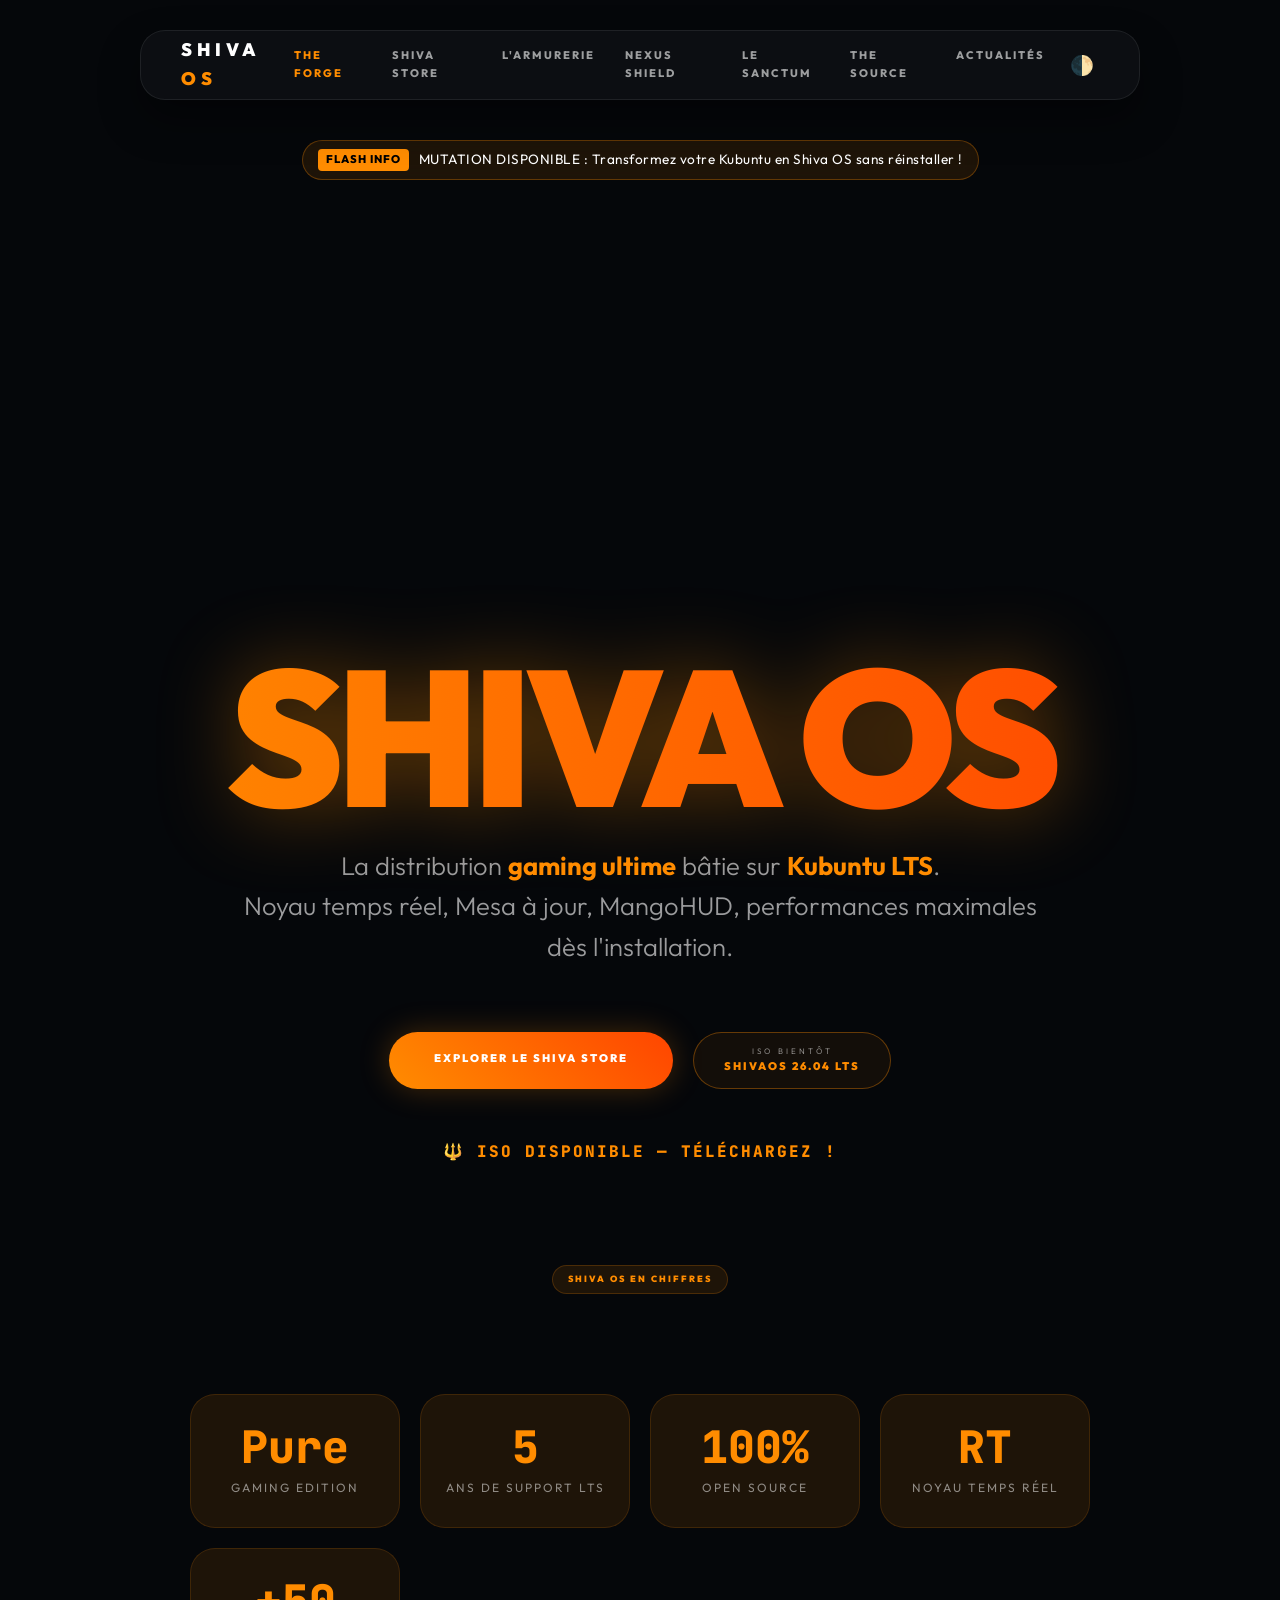
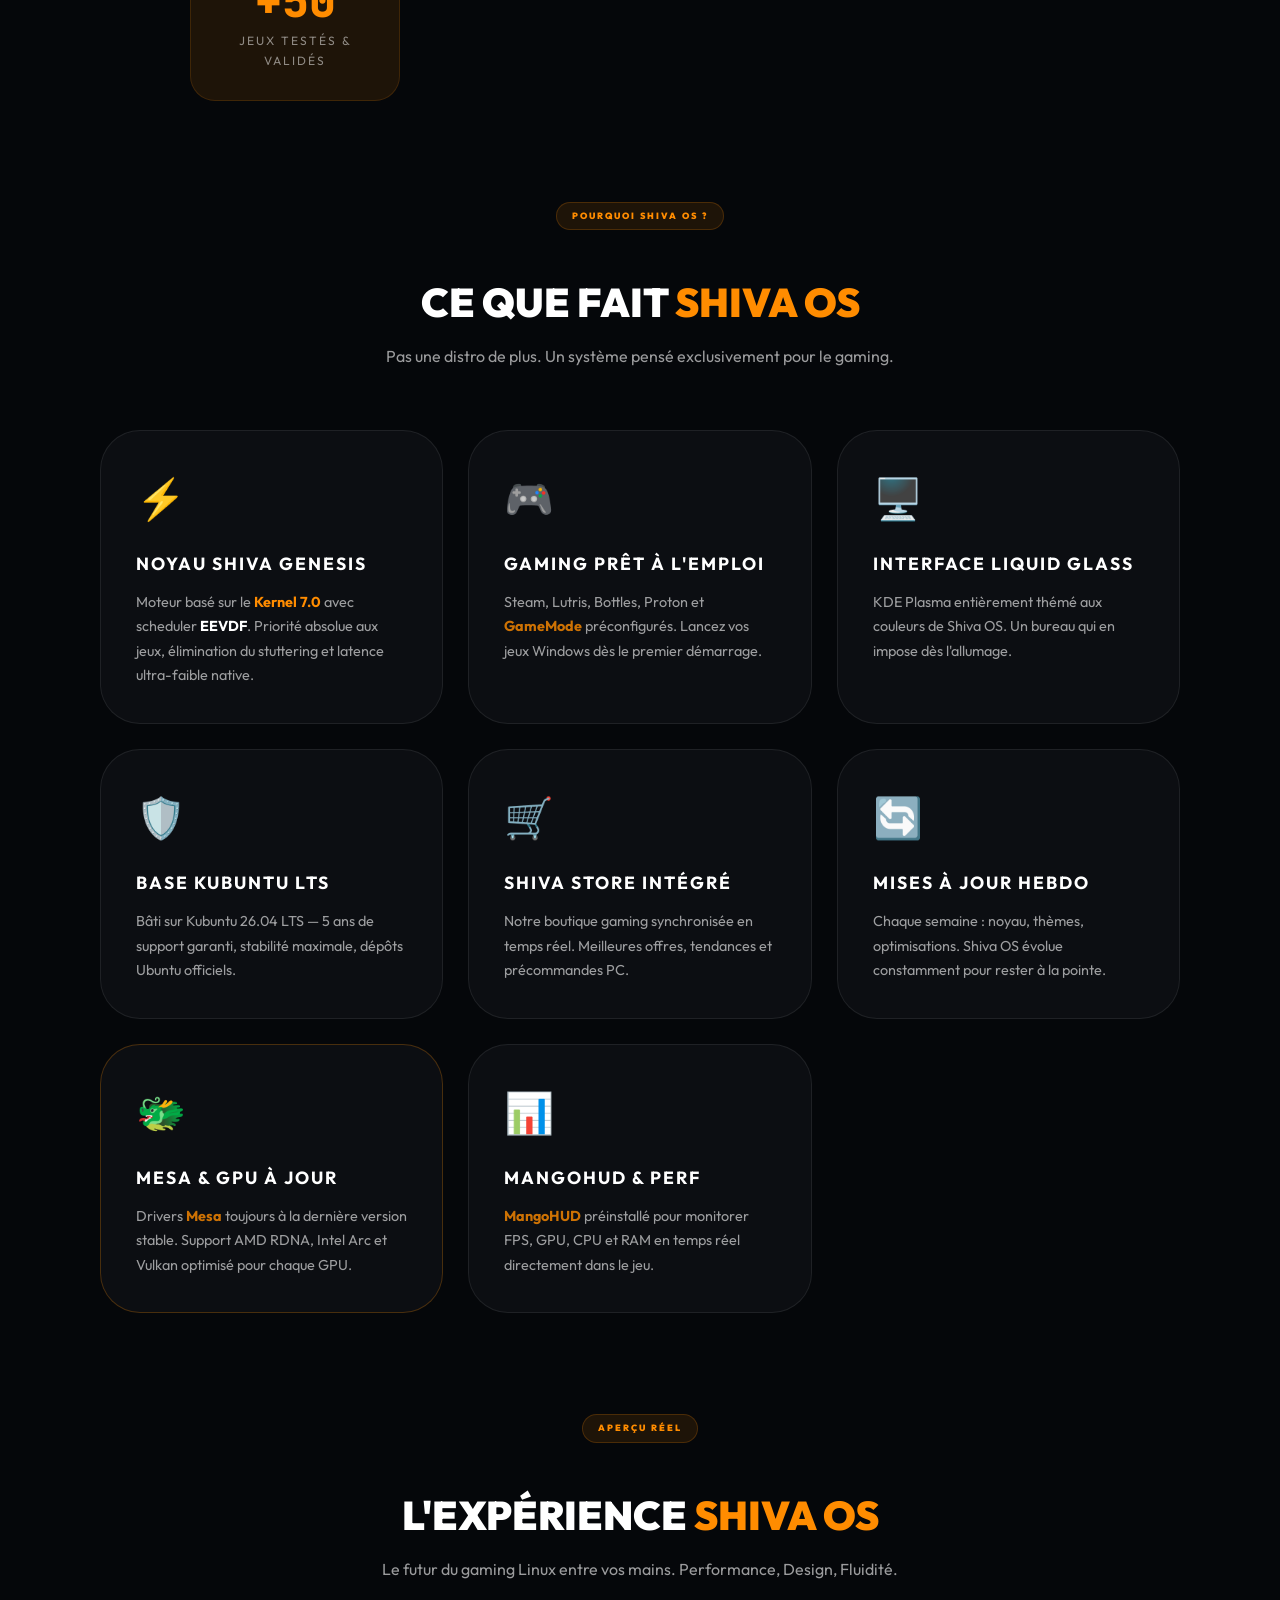
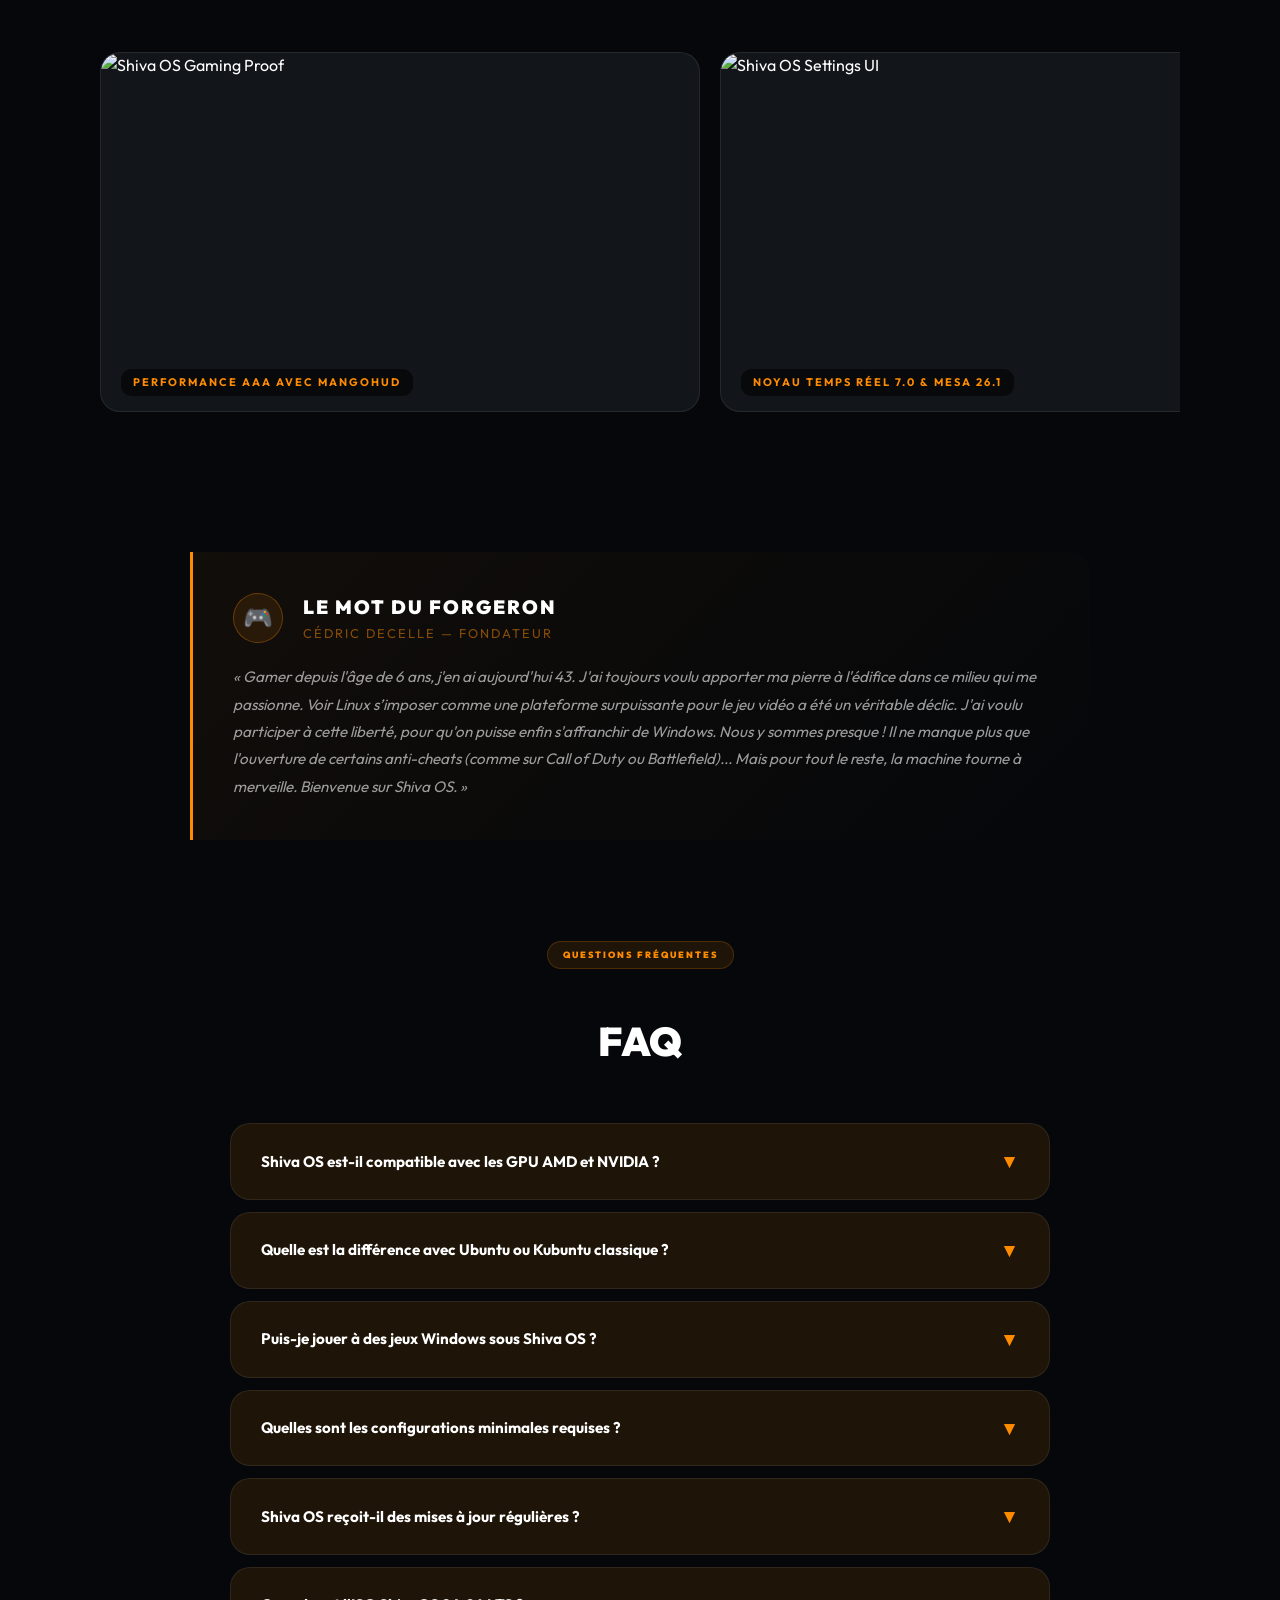
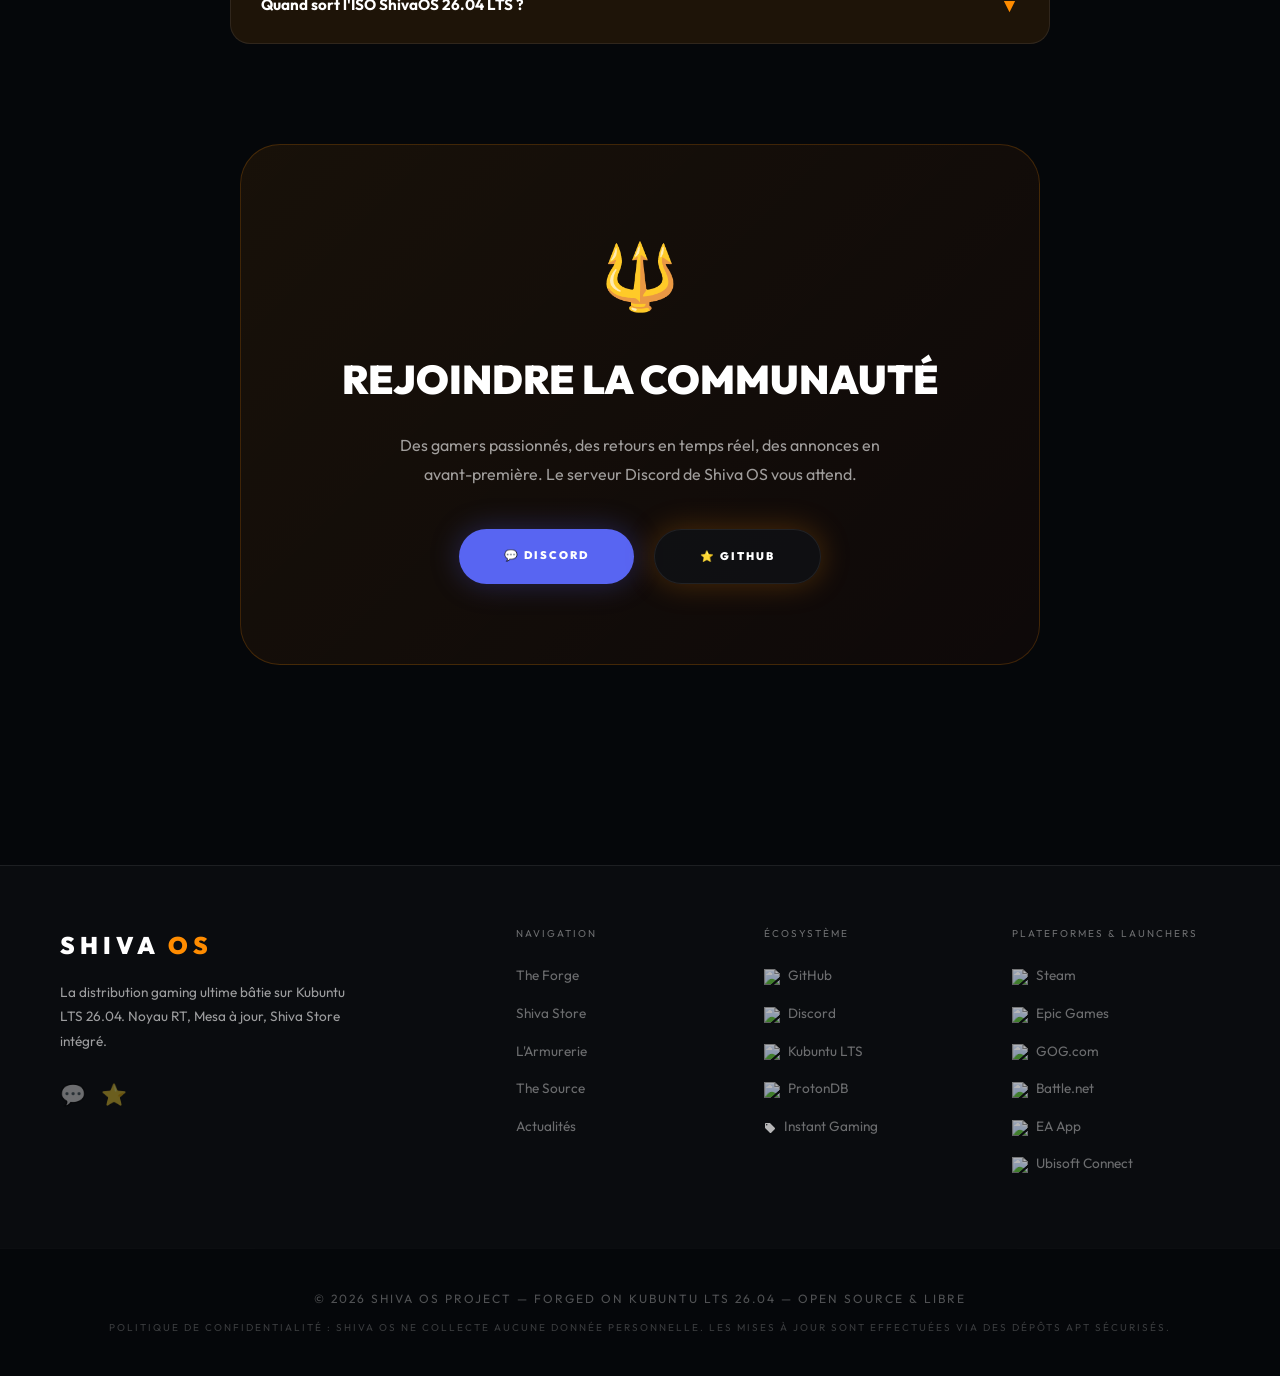
==== commit 44880955: "UI Update: Added News Flash section for migration announcements" ====
--- a/index.html
+++ b/index.html
@@ -221,6 +221,42 @@
             transform: scale(1.15) translateY(-5px);
         }
 
+        /* --- NEWS FLASH --- */
+        .news-flash {
+            background: rgba(255, 140, 0, 0.1);
+            border: 1px solid rgba(255, 140, 0, 0.3);
+            padding: 8px 15px;
+            border-radius: 50px;
+            display: inline-flex;
+            align-items: center;
+            gap: 10px;
+            margin-bottom: 30px;
+            backdrop-filter: blur(10px);
+            animation: slideInDown 0.8s ease-out;
+        }
+
+        .news-tag {
+            background: #FF8C00;
+            color: #000;
+            font-size: 0.7rem;
+            font-weight: 800;
+            padding: 2px 8px;
+            border-radius: 4px;
+            letter-spacing: 1px;
+        }
+
+        .news-text {
+            font-size: 0.85rem;
+            color: #fff;
+            font-weight: 400;
+            letter-spacing: 0.5px;
+        }
+
+        @keyframes slideInDown {
+            from { transform: translateY(-20px); opacity: 0; }
+            to { transform: translateY(0); opacity: 1; }
+        }
+
         @media (max-width: 768px) {
             .footer-main { grid-template-columns: 1fr; gap: 30px; }
             .screenshot-frame { min-width: 300px; height: 200px; }
@@ -251,6 +287,10 @@
 
         <!-- HERO -->
         <div class="hero-content">
+            <div class="news-flash">
+                <span class="news-tag">FLASH INFO</span>
+                <span class="news-text">MUTATION DISPONIBLE : Transformez votre Kubuntu en Shiva OS sans réinstaller !</span>
+            </div>
             <div class="trident-anchor"></div>
             <h1 class="big-title" style="filter: drop-shadow(0 0 40px rgba(255,140,0,0.4));">SHIVA OS</h1>
             <p class="tagline">La distribution <strong style="color:var(--shiva-orange)">gaming ultime</strong> bâtie sur <strong style="color:var(--shiva-orange)">Kubuntu LTS</strong>.<br>Noyau temps réel, Mesa à jour, MangoHUD, performances maximales dès l'installation.</p>
@@ -607,10 +647,14 @@
                     <div class="artifact-item">
                         <div class="artifact-icon">⚙️</div>
                         <div>
-                            <h4>Dépôt Shiva Purity</h4>
-                            <p style="opacity: 0.5; font-size: 0.8rem;">Pour les installations Kubuntu existantes :</p>
+                            <h4>Dépôt Officiel Shiva OS</h4>
+                            <p style="opacity: 0.5; font-size: 0.8rem;">Ajoutez la clé de confiance et le dépôt :</p>
                             <div class="command-box">
-                                <span>sudo add-apt-repository ppa:shiva-os/purity</span>
+                                <span>curl -s https://shivaos.com/repo/.gnupg/shiva-archive-key.asc | sudo gpg --dearmor -o /etc/apt/keyrings/shiva-archive-key.gpg</span>
+                                <button class="copy-btn">COPY</button>
+                            </div>
+                            <div class="command-box" style="margin-top:10px;">
+                                <span>echo "deb [signed-by=/etc/apt/keyrings/shiva-archive-key.gpg] https://shivaos.com/repo shiva main" | sudo tee /etc/apt/sources.list.d/shiva-os.list</span>
                                 <button class="copy-btn">COPY</button>
                             </div>
                         </div>
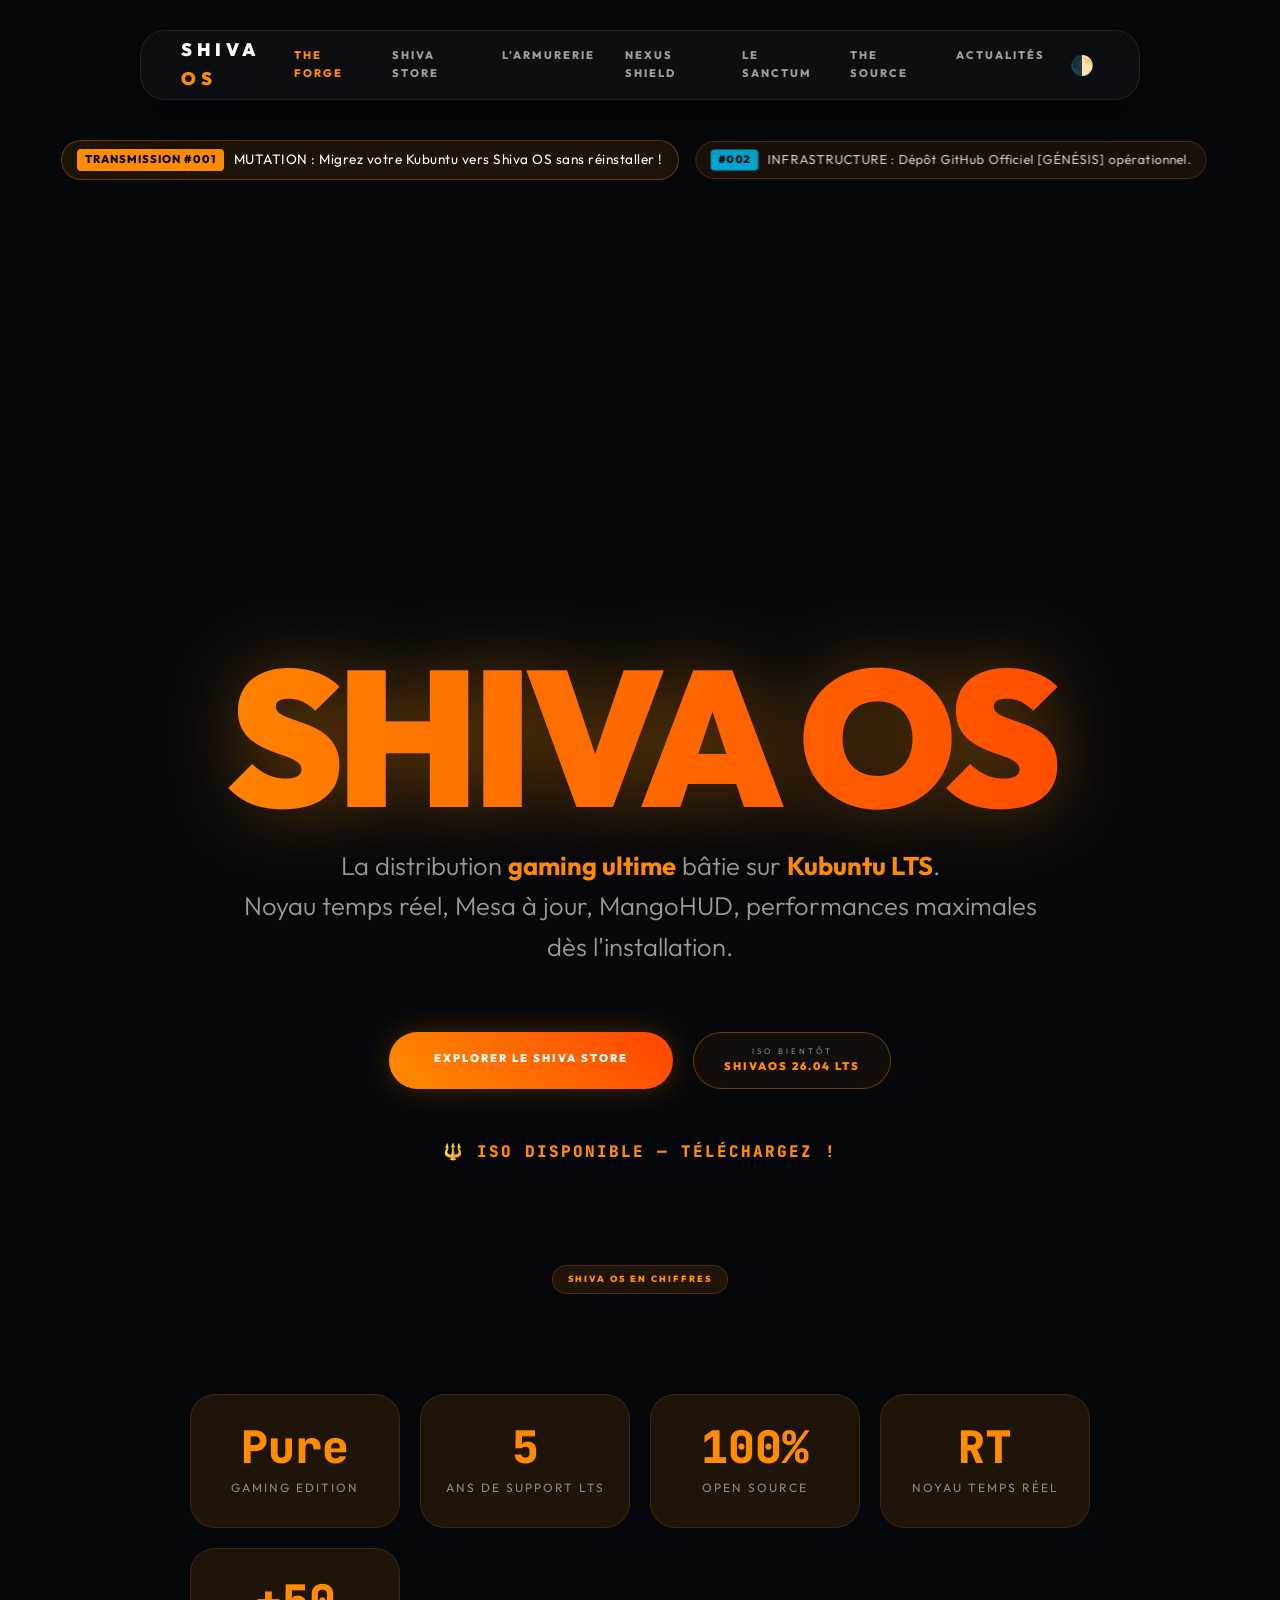
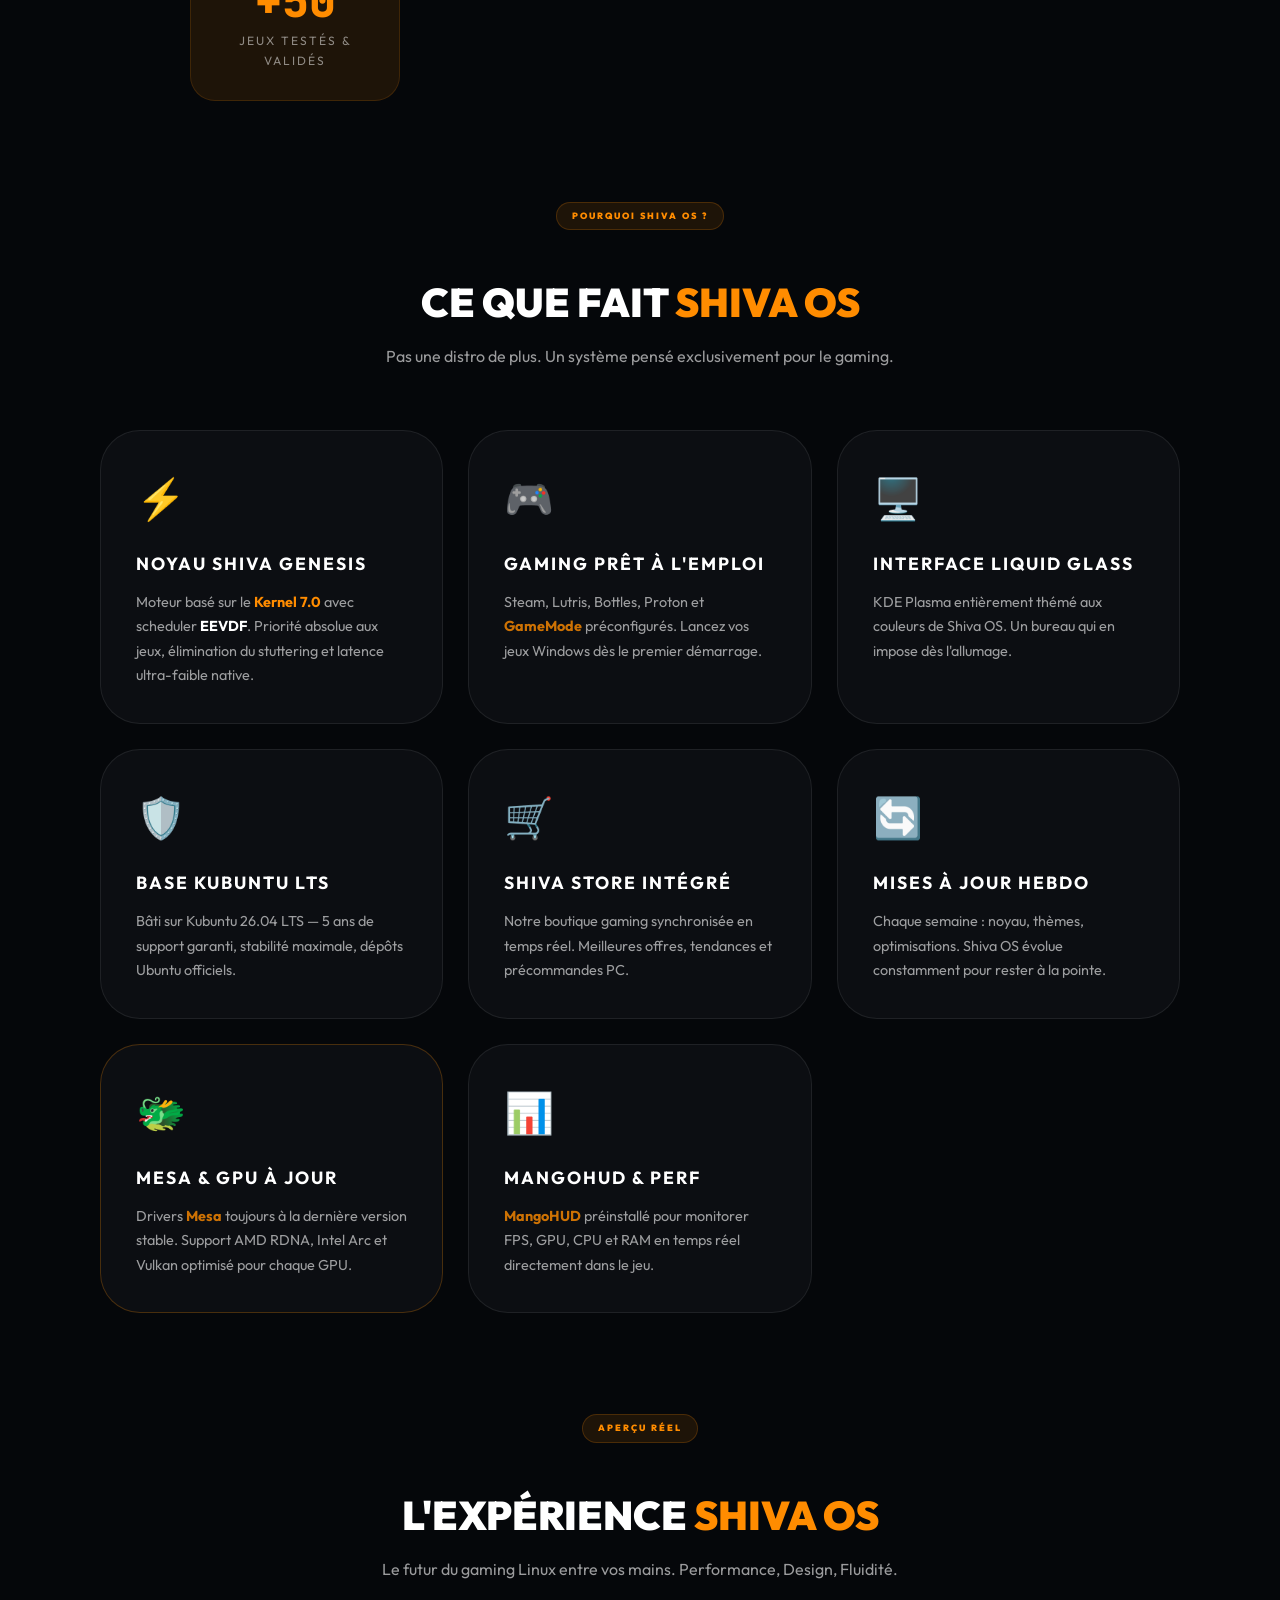
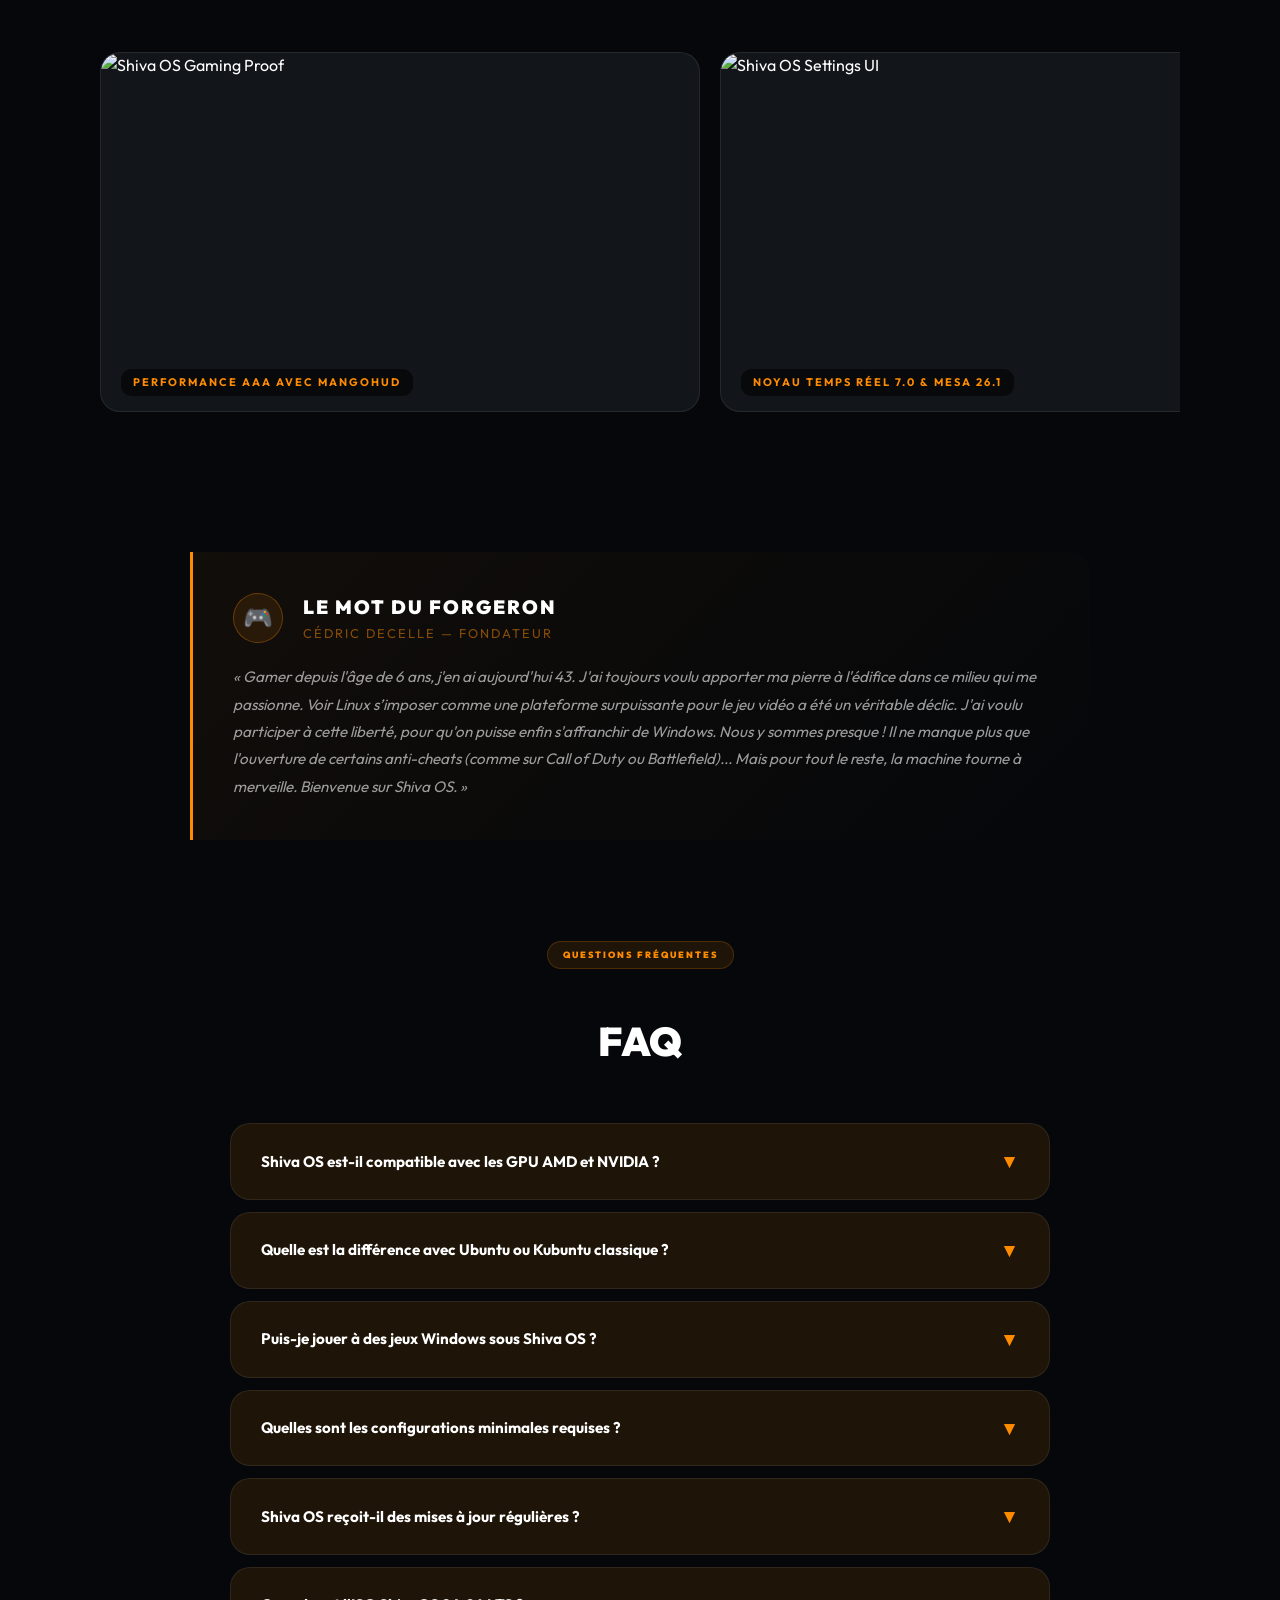
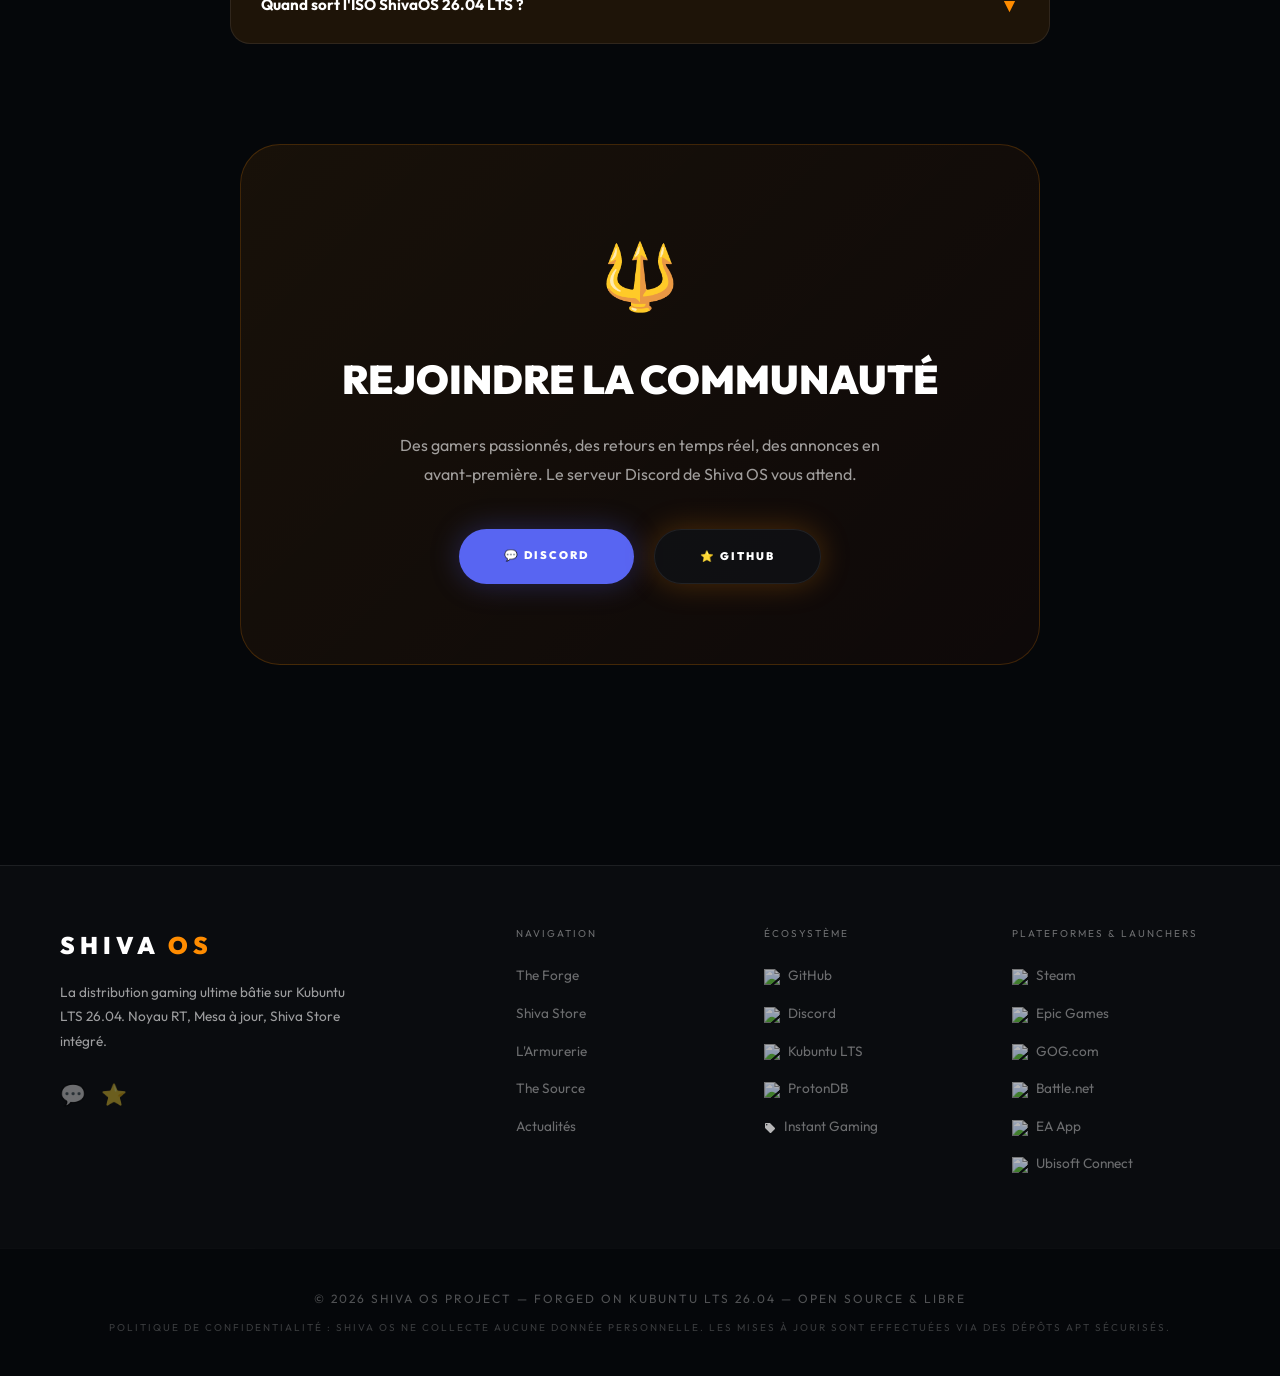
==== commit d1d37f5c: "UI Update: Rebranded news to Transmissions #001 and #002" ====
--- a/index.html
+++ b/index.html
@@ -288,8 +288,12 @@
         <!-- HERO -->
         <div class="hero-content">
             <div class="news-flash">
-                <span class="news-tag">FLASH INFO</span>
-                <span class="news-text">MUTATION DISPONIBLE : Transformez votre Kubuntu en Shiva OS sans réinstaller !</span>
+                <span class="news-tag">TRANSMISSION #001</span>
+                <span class="news-text">MUTATION : Migrez votre Kubuntu vers Shiva OS sans réinstaller !</span>
+            </div>
+            <div class="news-flash" style="margin-top: -20px; animation-delay: 0.2s; opacity: 0.8; transform: scale(0.95);">
+                <span class="news-tag" style="background: #00ccff;">#002</span>
+                <span class="news-text">INFRASTRUCTURE : Dépôt GitHub Officiel [GÉNÉSIS] opérationnel.</span>
             </div>
             <div class="trident-anchor"></div>
             <h1 class="big-title" style="filter: drop-shadow(0 0 40px rgba(255,140,0,0.4));">SHIVA OS</h1>
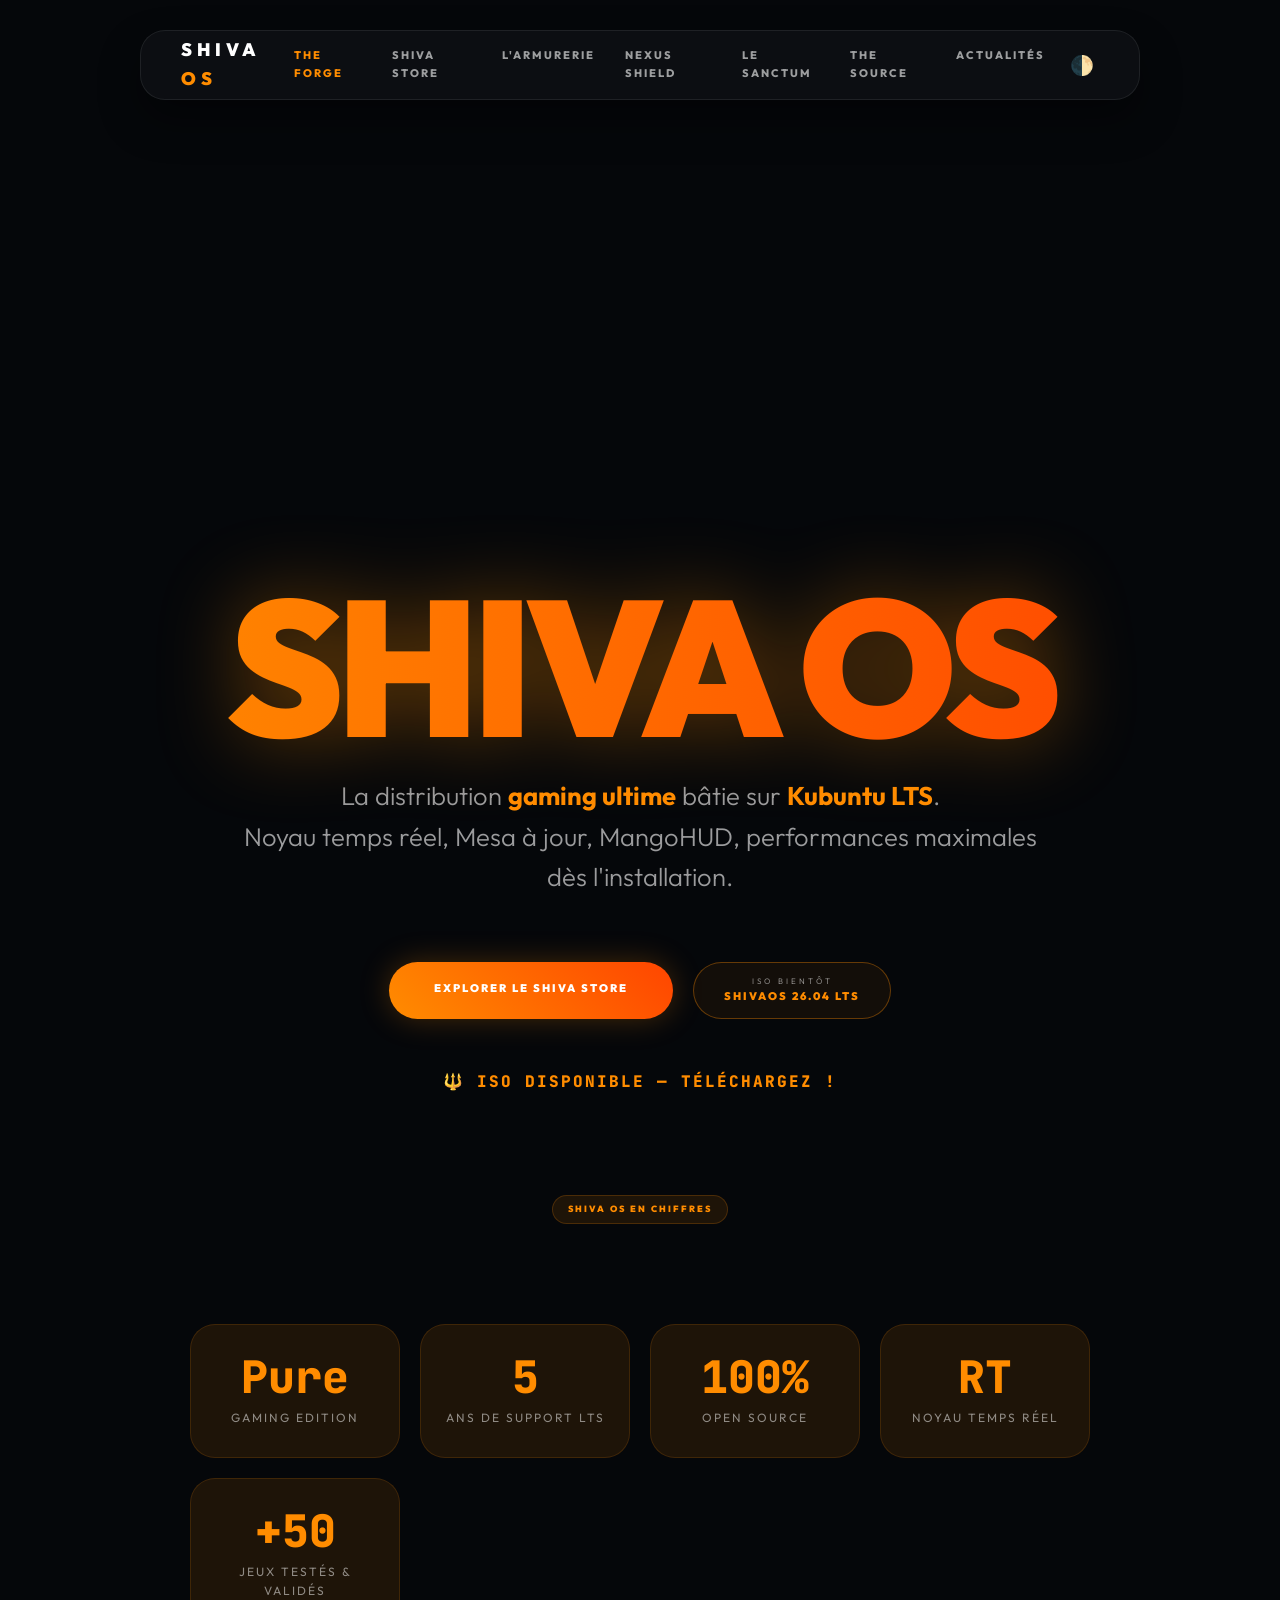
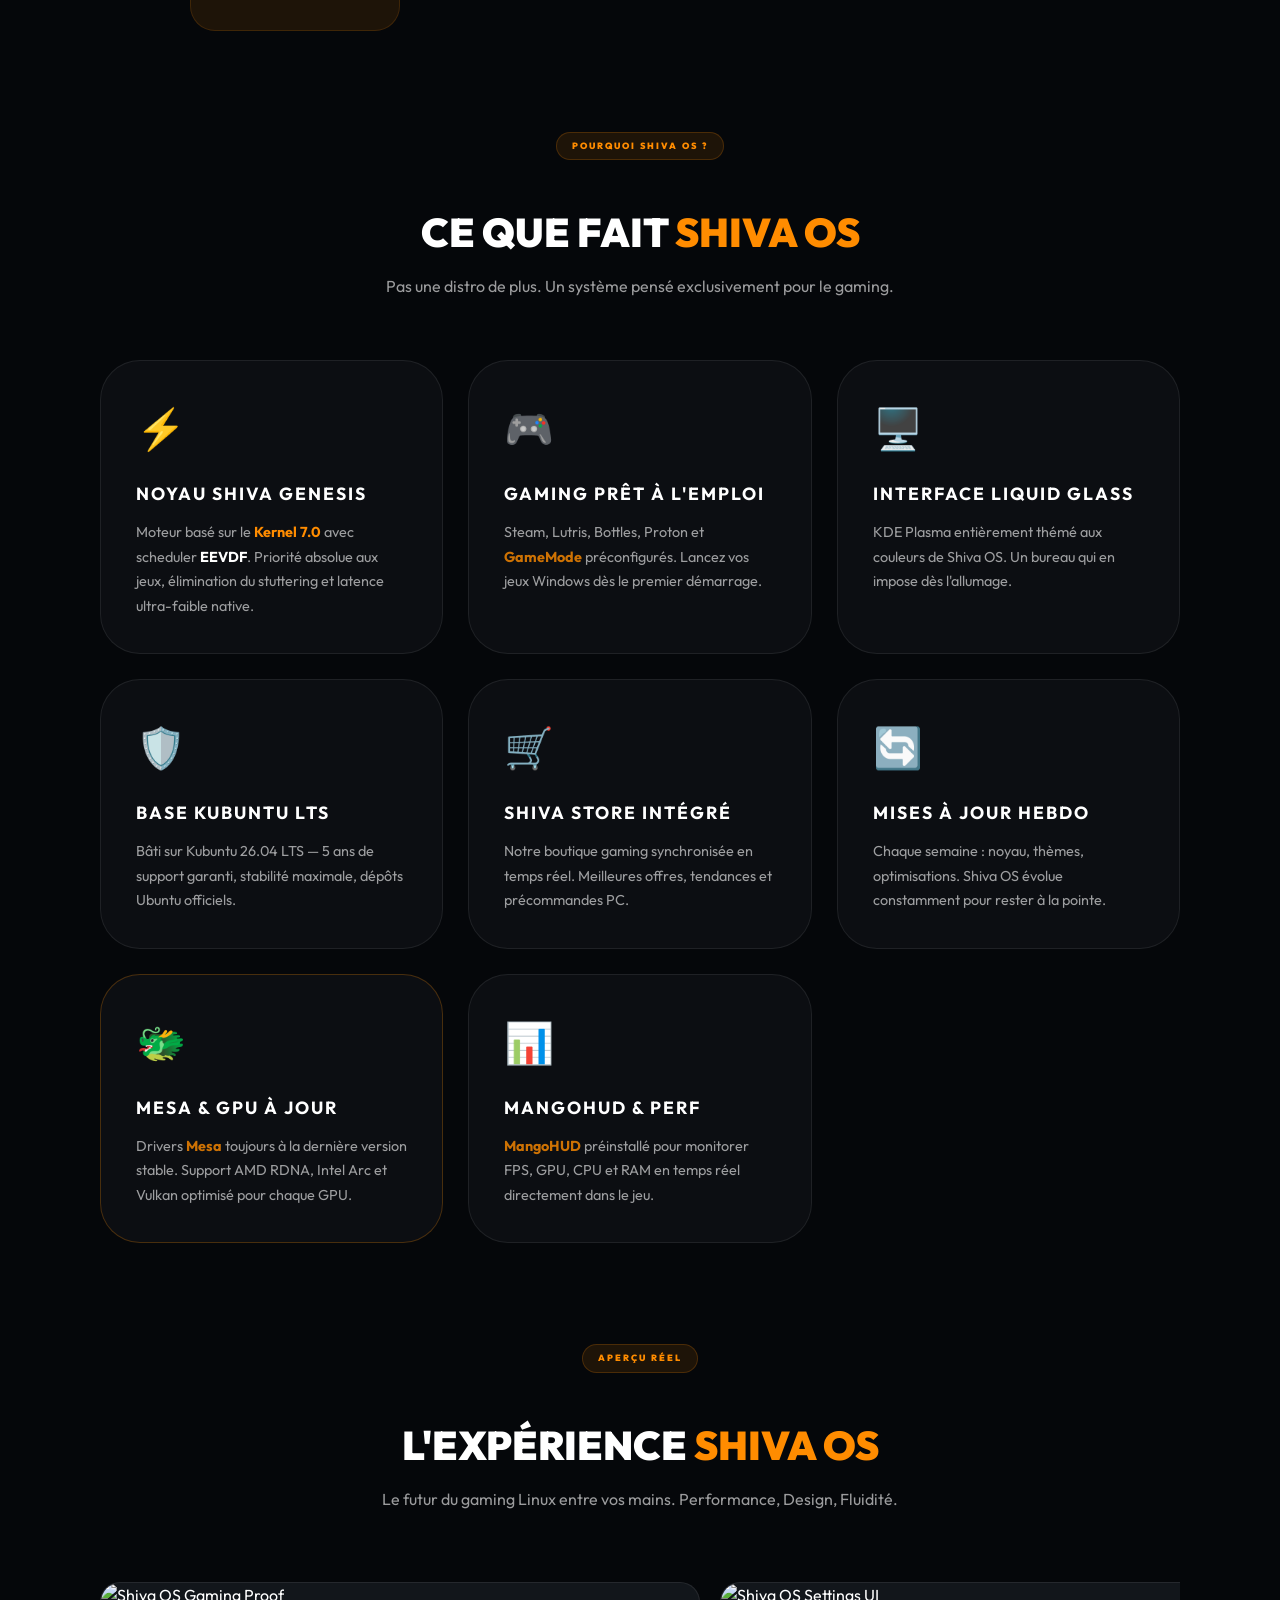
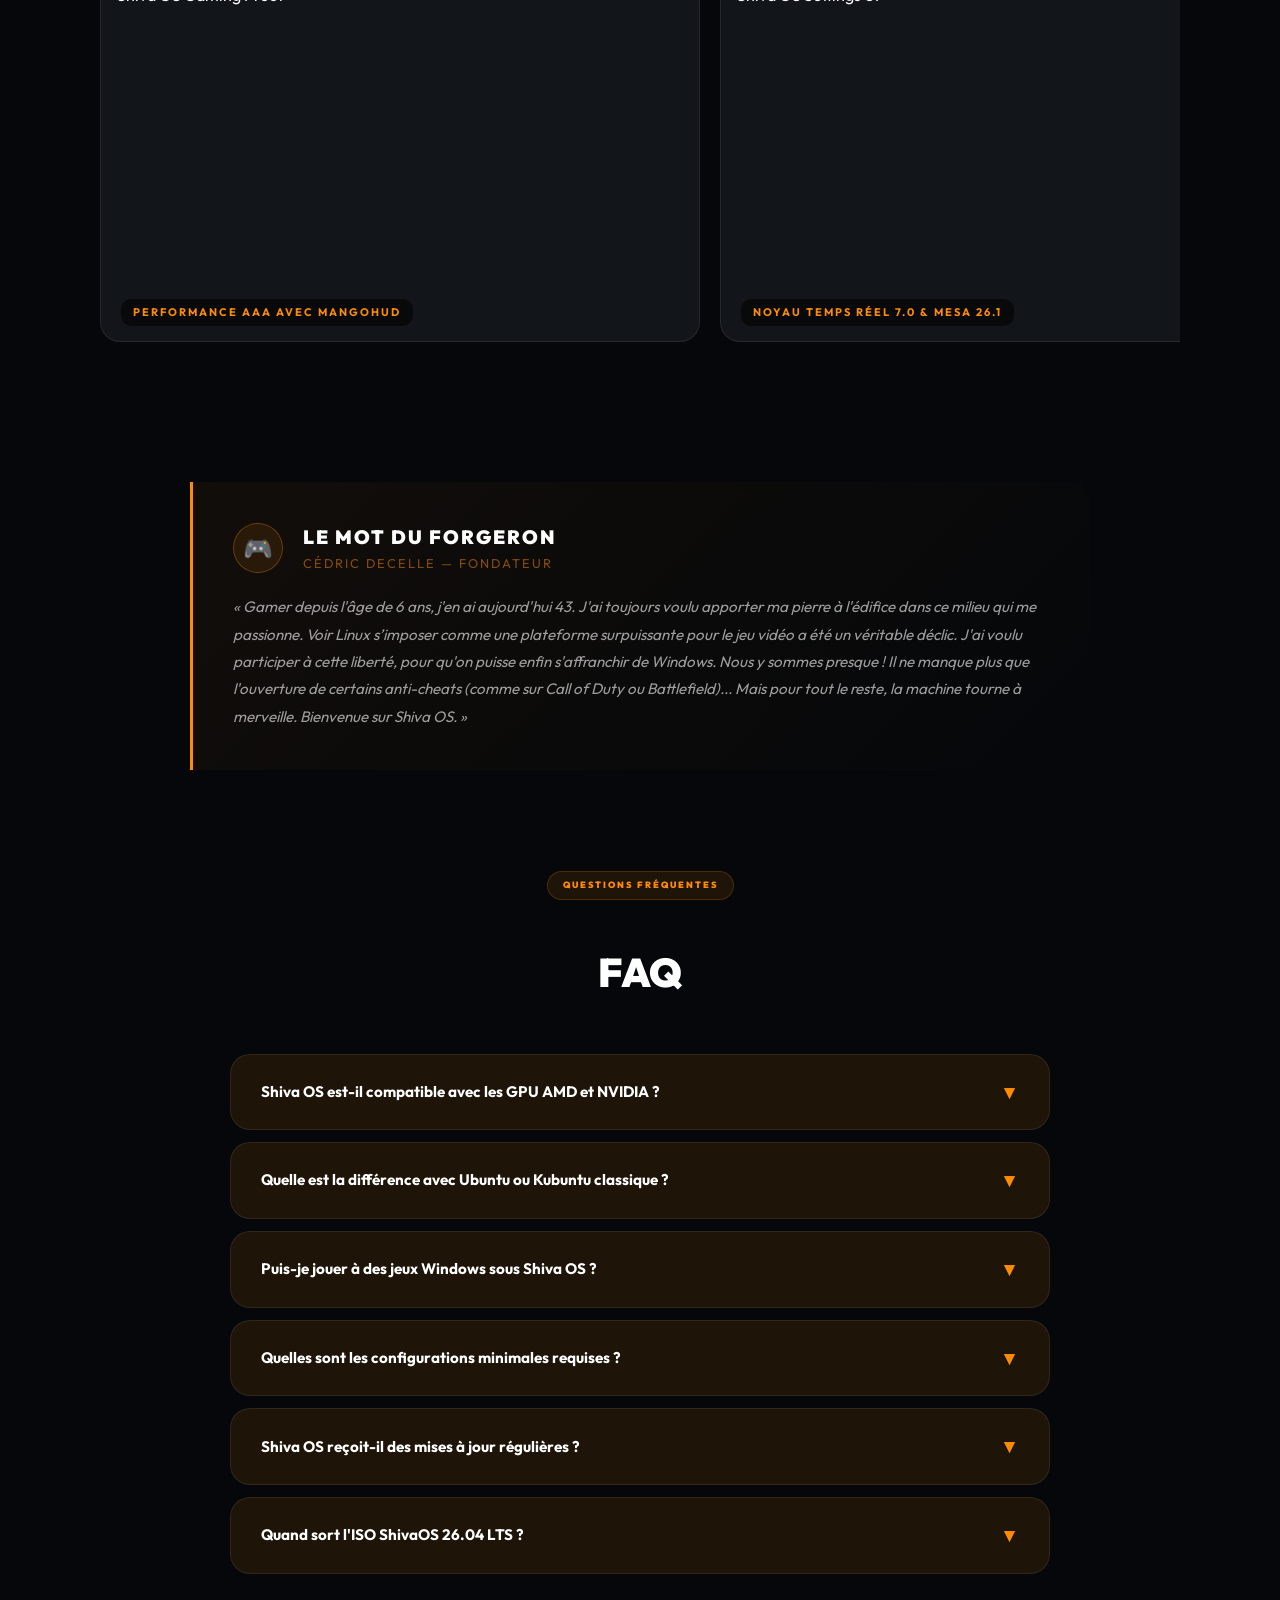
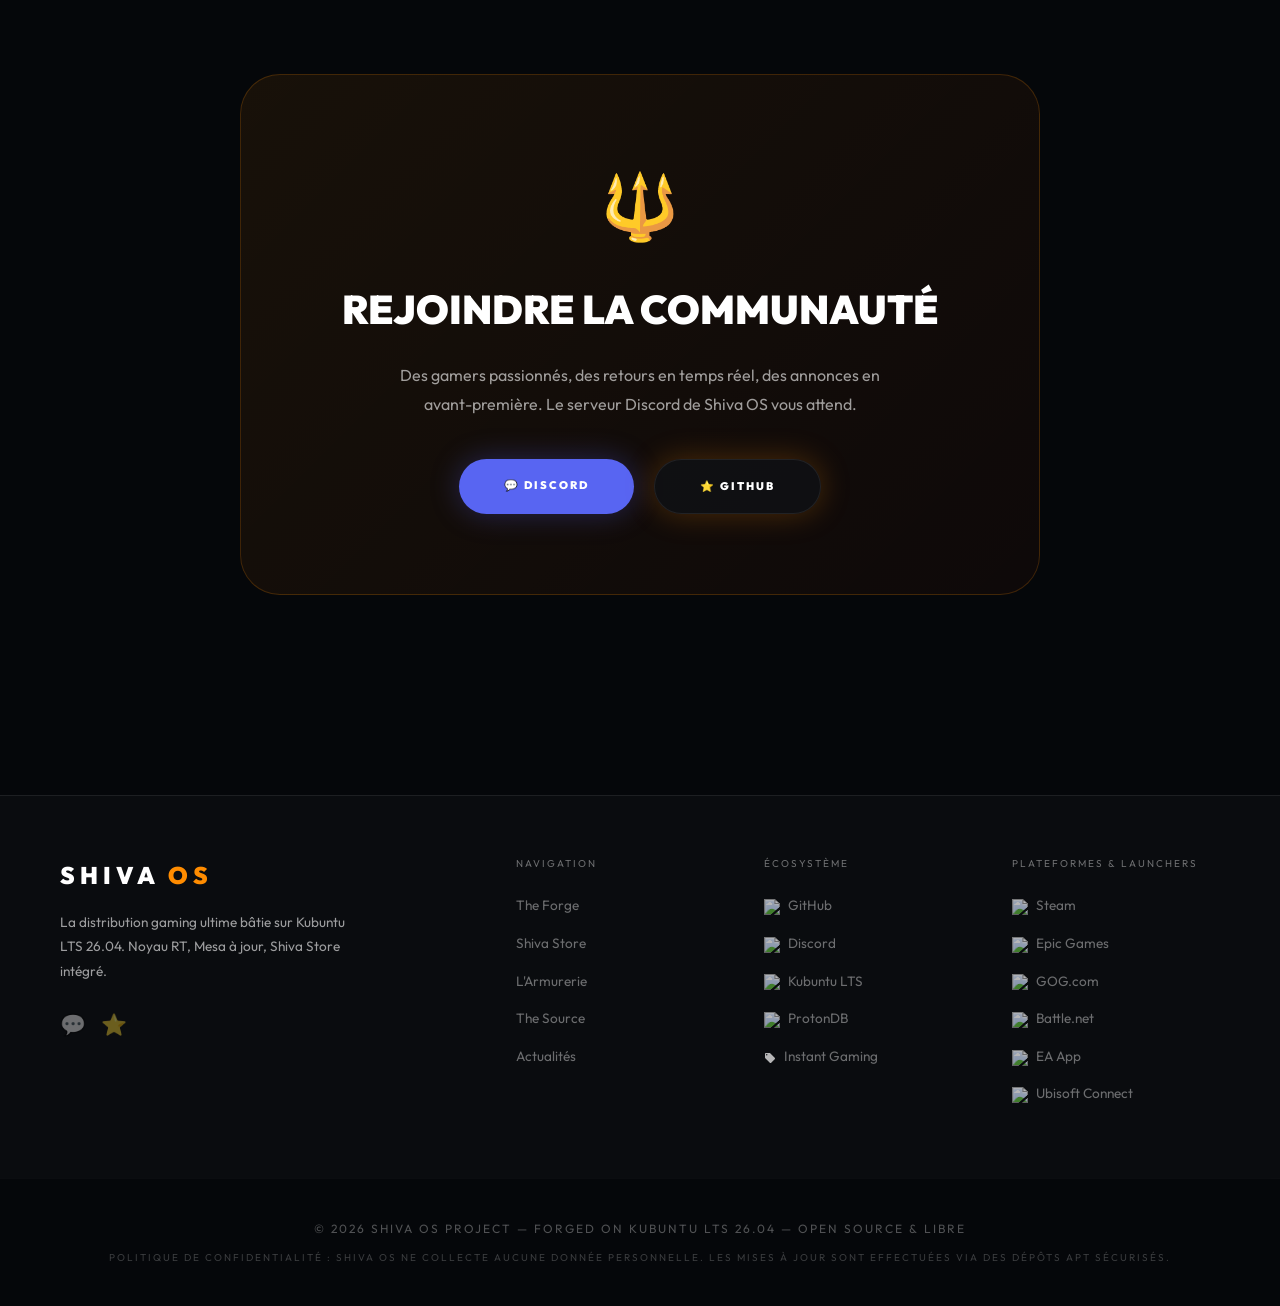
==== commit f44fdf0f: "UI Update: Moved Transmissions to News section with enhanced card design" ====
--- a/index.html
+++ b/index.html
@@ -287,14 +287,6 @@
 
         <!-- HERO -->
         <div class="hero-content">
-            <div class="news-flash">
-                <span class="news-tag">TRANSMISSION #001</span>
-                <span class="news-text">MUTATION : Migrez votre Kubuntu vers Shiva OS sans réinstaller !</span>
-            </div>
-            <div class="news-flash" style="margin-top: -20px; animation-delay: 0.2s; opacity: 0.8; transform: scale(0.95);">
-                <span class="news-tag" style="background: #00ccff;">#002</span>
-                <span class="news-text">INFRASTRUCTURE : Dépôt GitHub Officiel [GÉNÉSIS] opérationnel.</span>
-            </div>
             <div class="trident-anchor"></div>
             <h1 class="big-title" style="filter: drop-shadow(0 0 40px rgba(255,140,0,0.4));">SHIVA OS</h1>
             <p class="tagline">La distribution <strong style="color:var(--shiva-orange)">gaming ultime</strong> bâtie sur <strong style="color:var(--shiva-orange)">Kubuntu LTS</strong>.<br>Noyau temps réel, Mesa à jour, MangoHUD, performances maximales dès l'installation.</p>
@@ -711,37 +703,49 @@
                 <h2 style="font-size:3rem; font-weight:900; text-transform:uppercase; margin-top:20px; letter-spacing:4px;">Actualités</h2>
             </div>
             
-            <div class="news-card" style="background:rgba(255,255,255,0.02); border:1px solid var(--glass-border); border-radius:20px; padding:40px; position:relative; overflow:hidden; box-shadow: 0 20px 40px rgba(0,0,0,0.3);">
+            <!-- TRANSMISSION #002 : GITHUB -->
+            <div class="news-card" style="background:rgba(255,255,255,0.02); border:1px solid var(--glass-border); border-radius:20px; padding:40px; position:relative; overflow:hidden; box-shadow: 0 20px 40px rgba(0,0,0,0.3); margin-bottom: 40px;">
+                <div style="position:absolute; top:0; left:0; width:4px; height:100%; background:#00ccff;"></div>
+                <div style="display:flex; justify-content:space-between; align-items:center; margin-bottom:20px; border-bottom:1px solid rgba(255,255,255,0.05); padding-bottom:20px;">
+                    <span style="color:#00ccff; font-size:0.8rem; letter-spacing:2px; font-weight:bold; text-transform:uppercase;">Transmission #002 : Infrastructure</span>
+                    <span style="opacity:0.6; font-size:0.8rem;">21 Avril 2026</span>
+                </div>
+                <h3 style="font-size:1.8rem; font-weight:900; margin-bottom:20px; color:white;">Dépôt GitHub Officiel [GÉNÉSIS] opérationnel 🌀</h3>
+                <div style="color:var(--text-dim); line-height:1.8; font-size:1rem;">
+                    <p>L'infrastructure de code de Shiva OS est désormais sécurisée et centralisée. Tous nos scripts de forge, l'outil de rapport de bugs et le kit de construction de l'ISO sont synchronisés sur GitHub.</p>
+                    <p>Cette transparence totale permet à la communauté de suivre chaque optimisation en temps réel et de contribuer au futur du "Pure Gaming".</p>
+                </div>
+            </div>
+
+            <!-- TRANSMISSION #001 : MUTATION -->
+            <div class="news-card" style="background:rgba(255,255,255,0.02); border:1px solid var(--glass-border); border-radius:20px; padding:40px; position:relative; overflow:hidden; box-shadow: 0 20px 40px rgba(0,0,0,0.3); margin-bottom: 40px;">
                 <div style="position:absolute; top:0; left:0; width:4px; height:100%; background:var(--shiva-orange);"></div>
                 <div style="display:flex; justify-content:space-between; align-items:center; margin-bottom:20px; border-bottom:1px solid rgba(255,255,255,0.05); padding-bottom:20px;">
-                    <span style="color:var(--shiva-orange); font-size:0.8rem; letter-spacing:2px; font-weight:bold; text-transform:uppercase;">Transmission #001</span>
+                    <span style="color:var(--shiva-orange); font-size:0.8rem; letter-spacing:2px; font-weight:bold; text-transform:uppercase;">Transmission #001 : Mutation</span>
+                    <span style="opacity:0.6; font-size:0.8rem;">21 Avril 2026</span>
+                </div>
+                <h3 style="font-size:1.8rem; font-weight:900; margin-bottom:20px; color:white;">Migrez votre Kubuntu vers Shiva OS sans réinstaller ! 🔱</h3>
+                <div style="color:var(--text-dim); line-height:1.8; font-size:1rem;">
+                    <p>Grâce à notre nouveau dépôt professionnel, transformez n'importe quelle installation Kubuntu ou Ubuntu 26.04 en une machine de guerre Shiva OS en une seule commande.</p>
+                    <p>Toutes nos optimisations (Kernel Liquorix, MangoHUD, GameMode) sont désormais packagées pour une migration fluide et instantanée. Voir section <strong>La Source</strong> pour les instructions.</p>
+                </div>
+            </div>
+
+            <!-- TRANSMISSION #000 : BIENVENUE -->
+            <div class="news-card" style="background:rgba(255,255,255,0.02); border:1px solid var(--glass-border); border-radius:20px; padding:40px; position:relative; overflow:hidden; box-shadow: 0 20px 40px rgba(0,0,0,0.3);">
+                <div style="position:absolute; top:0; left:0; width:4px; height:100%; background:rgba(255,255,255,0.3);"></div>
+                <div style="display:flex; justify-content:space-between; align-items:center; margin-bottom:20px; border-bottom:1px solid rgba(255,255,255,0.05); padding-bottom:20px;">
+                    <span style="opacity:0.6; font-size:0.8rem; letter-spacing:2px; font-weight:bold; text-transform:uppercase;">Transmission #000 : Message de Lancement</span>
                     <span style="opacity:0.6; font-size:0.8rem;">20 Avril 2026</span>
                 </div>
                 <h3 style="font-size:1.8rem; font-weight:900; margin-bottom:20px; color:white;">L'écosystème pur gaming s'apprête à débarquer ! 🔱</h3>
                 <div style="color:var(--text-dim); line-height:1.8; font-size:1rem; display:flex; flex-direction:column; gap:15px;">
                     <p>Salut à tous et à toutes ! 👋</p>
                     <p>Je m'appelle Cédric Decelle, j'ai 43 ans aujourd'hui et je suis un joueur passionné depuis l'âge de 6 ans. L'informatique et le gaming ont toujours été le fil rouge de ma vie.</p>
-                    <p>Depuis des années, je regarde Linux évoluer avec l’espoir qu’un jour, on puisse enfin s’affranchir définitivement de Windows pour jouer dans d'excellentes conditions. Aujourd’hui, grâce aux avancées incroyables (Proton, Mesa, DXVK), la machine tourne à merveille. À part quelques anti-cheats récalcitrants, le futur du jeu vidéo est sur Linux.</p>
-                    <p>J'ai donc décidé d'apporter ma pierre à l'édifice. J'ai passé énormément de temps ces derniers mois, des nuits entières, à forger, configurer et optimiser un système de A à Z. Je n'avais jamais fait un projet d'une telle envergure avant, mais le résultat est là.</p>
-                    <p>Je suis extrêmement fier de vous annoncer le lancement imminent de <strong style="color:white;">SHIVA OS (Basé sur Kubuntu 26.04 LTS)</strong> ! 🚀</p>
-                    
-                    <div style="background:rgba(255,140,0,0.05); padding:25px; border-radius:10px; border:1px solid rgba(255,140,0,0.2); margin:15px 0;">
-                        <h4 style="color:white; margin-bottom:15px; font-size:1.1rem; text-transform:uppercase; letter-spacing:1px;">Shiva OS, qu'est-ce que c'est ?</h4>
-                        <ul style="list-style:none; padding:0; display:flex; flex-direction:column; gap:10px; margin:0;">
-                            <li>🔥 <strong style="color:var(--shiva-orange);">Noyau Temps Réel (7.0 RT)</strong> : Latence inexistante (zéro input lag).</li>
-                            <li>🎮 <strong style="color:var(--shiva-orange);">Drivers Mesa ultra à jour</strong> : Pour exploiter vos GPU AMD RDNA et Intel.</li>
-                            <li>🛡️ <strong style="color:var(--shiva-orange);">Nexus Shield</strong> : Base de données web pour vérifier la compatibilité de vos jeux en instant.</li>
-                            <li>⚙️ <strong style="color:var(--shiva-orange);">Prêt à l'emploi</strong> : Steam, Heroic Games, Lutris, Bottles préinstallés.</li>
-                            <li>🛒 <strong style="color:var(--shiva-orange);">Shiva Store</strong> : Un partenariat exclusif avec Instant Gaming pour trouver vos jeux moins chers tout en soutenant le développement du projet !</li>
-                        </ul>
-                    </div>
-                    
+                    <p>Depuis des années, je regarde Linux évoluer avec l’espoir qu’un jour, on puisse enfin s’affranchir définitivement de Windows pour jouer dans d'excellentes conditions.</p>
                     <p style="font-weight:900; color:var(--shiva-orange); font-size:1.2rem; text-align:center; padding:15px 0; border-top:1px dashed rgba(255,140,0,0.3); border-bottom:1px dashed rgba(255,140,0,0.3); letter-spacing:1px;">
                         📅 LANCEMENT OFFICIEL : 24 AVRIL 2026 À 22H00 !
                     </p>
-                    
-                    <p>J'espère de tout cœur que cette version vous plaira et qu'elle vous permettra de redécouvrir vos bibliothèques de jeux sous un nouveau jour. Étant seul sur ce projet colossal, votre soutien, vos retours et votre bienveillance seront ma plus grande récompense !</p>
-                    <p style="font-style:italic; opacity:0.7;">(Je mettrai bientôt en place un système pour ceux qui souhaitent m'épauler ou aider le projet à grandir).</p>
                     <p style="margin-top:20px;">Merci à tous pour votre aventure à mes côtés !<br><strong style="color:white; font-size:1.1rem;">— Cédric Decelle, Le Forgeron</strong></p>
                 </div>
             </div>
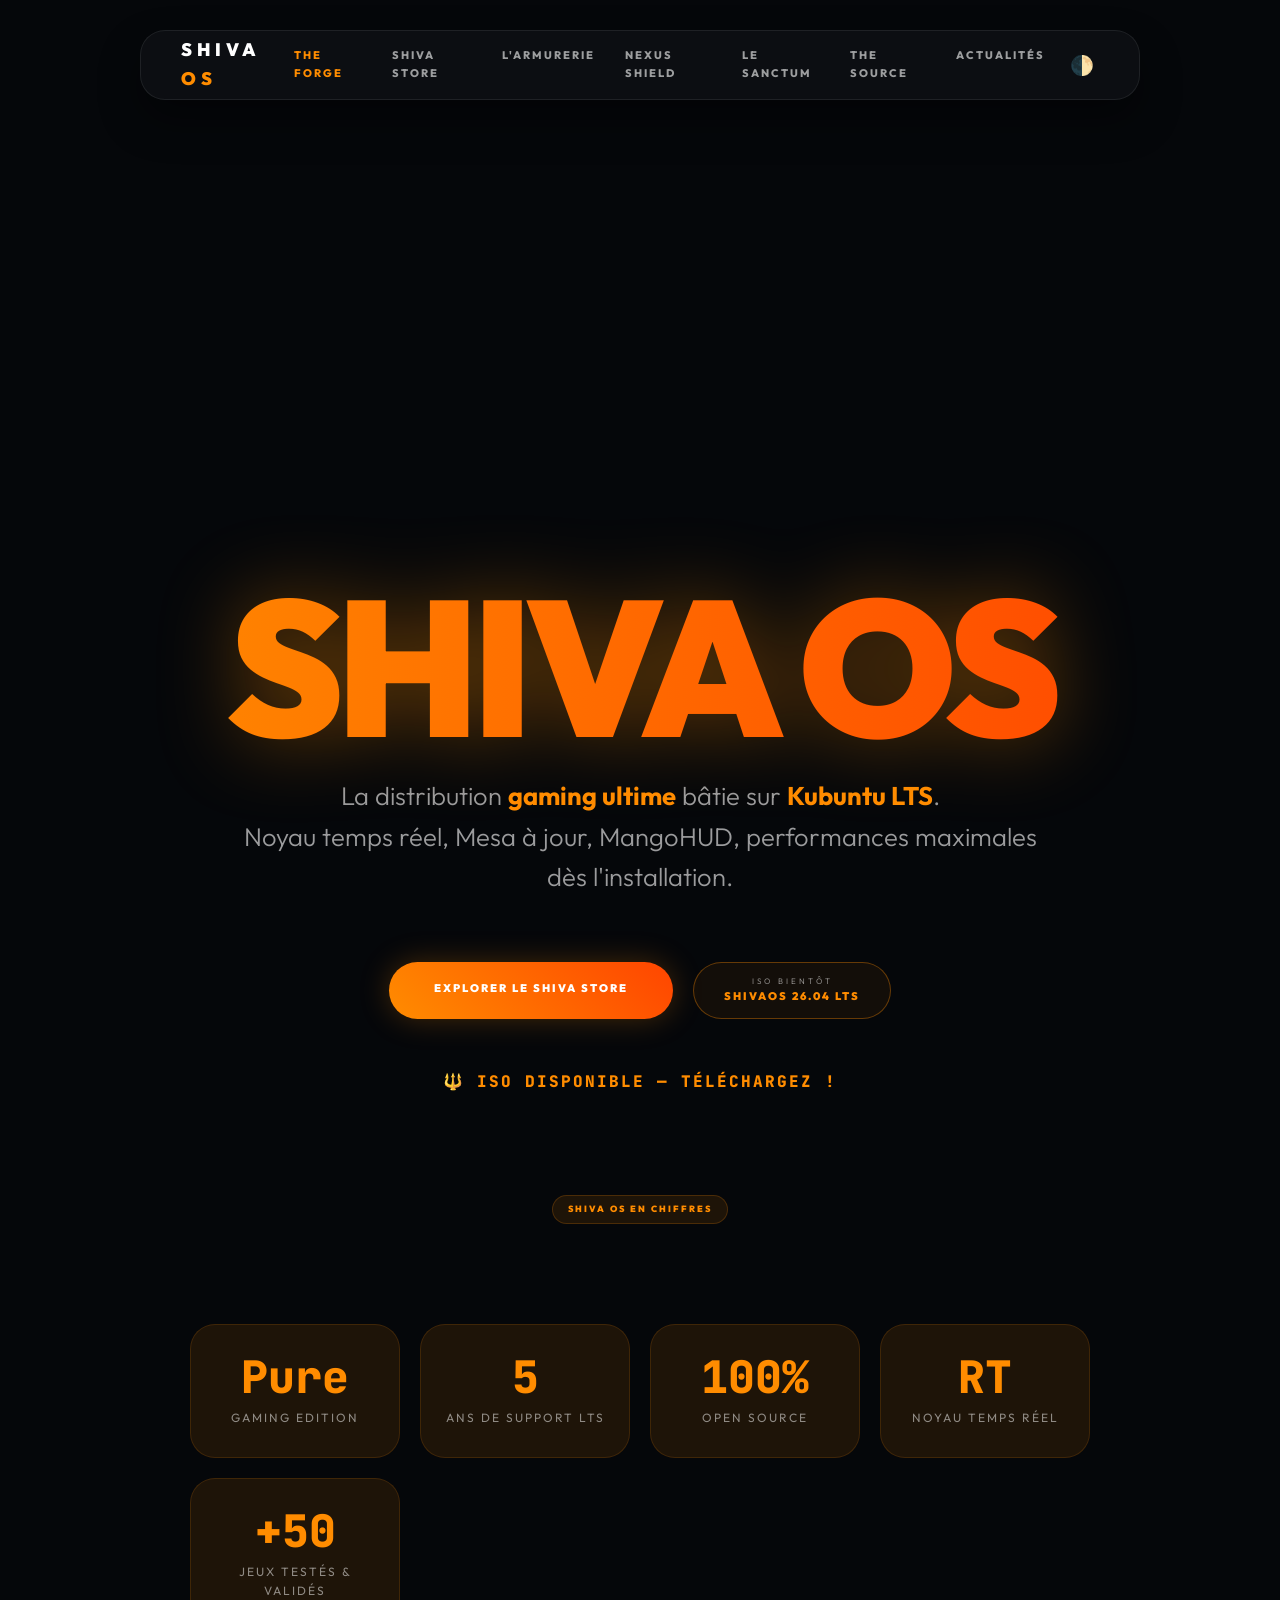
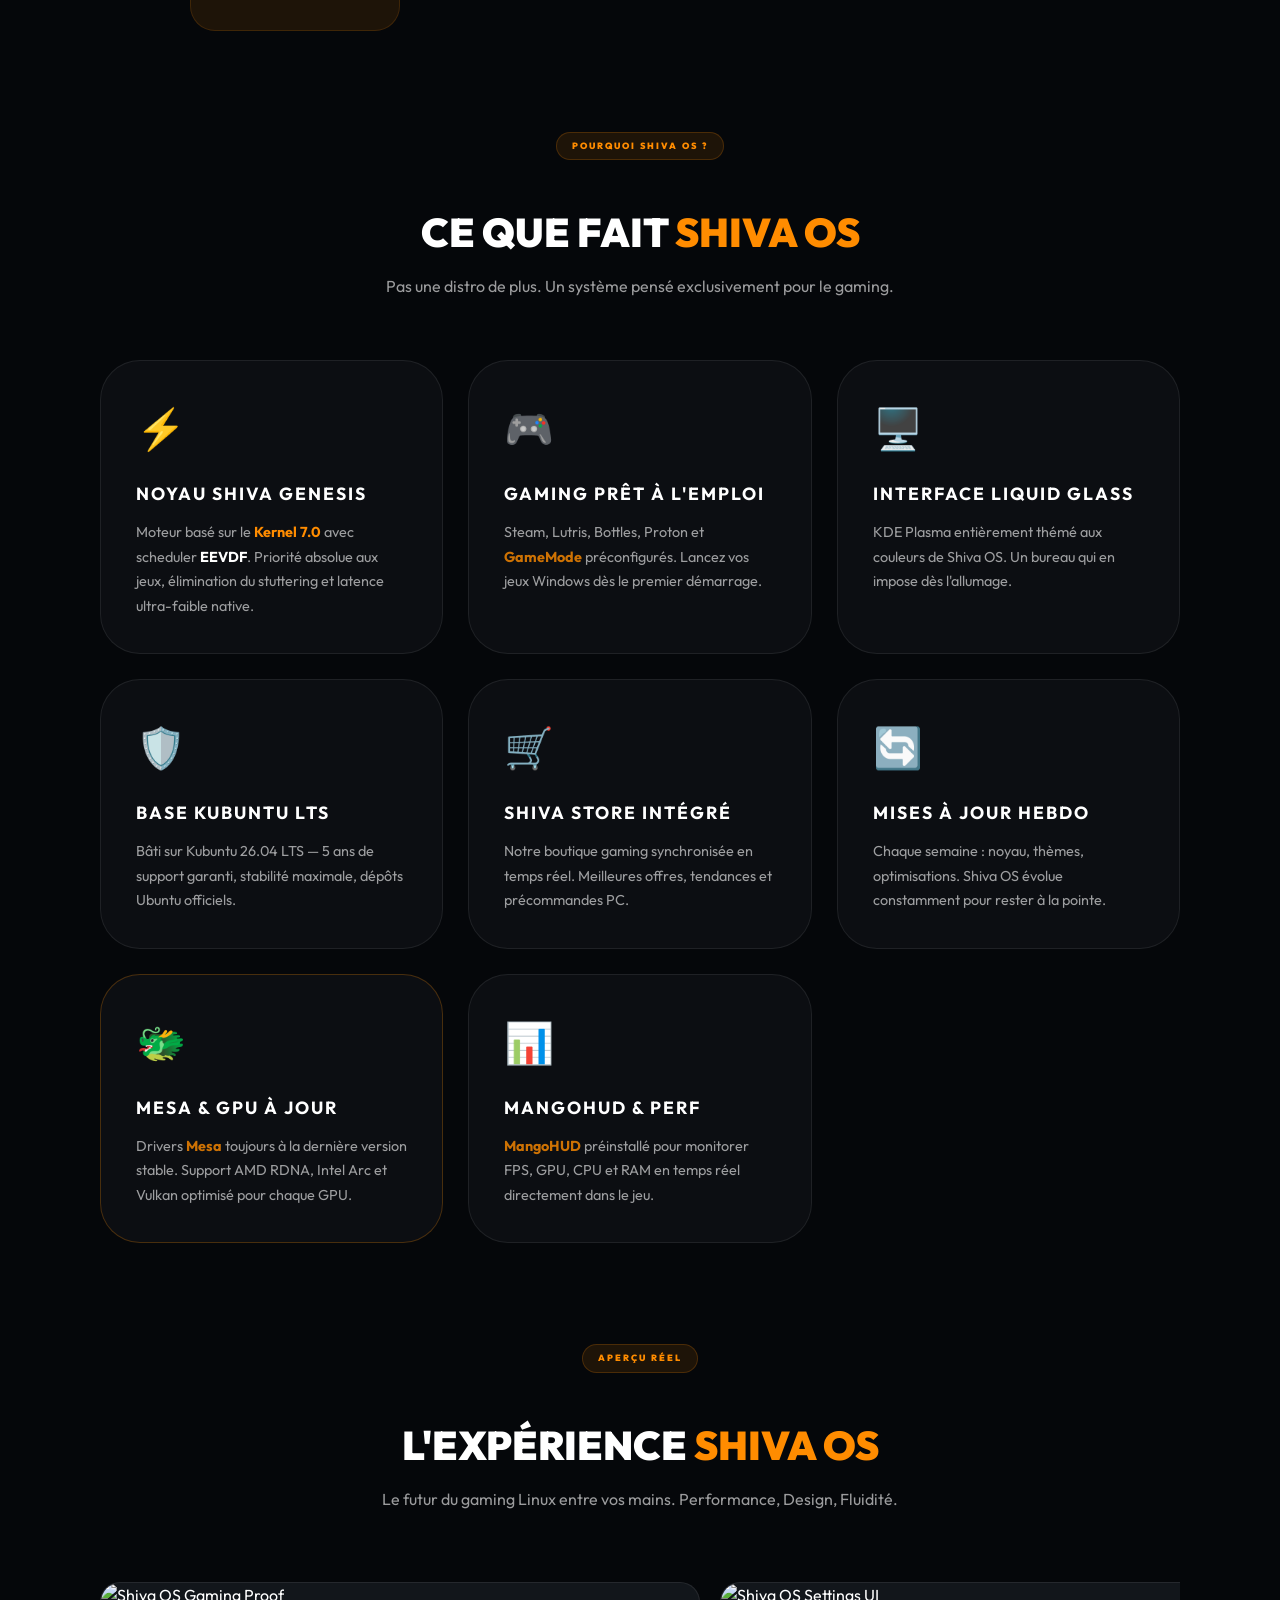
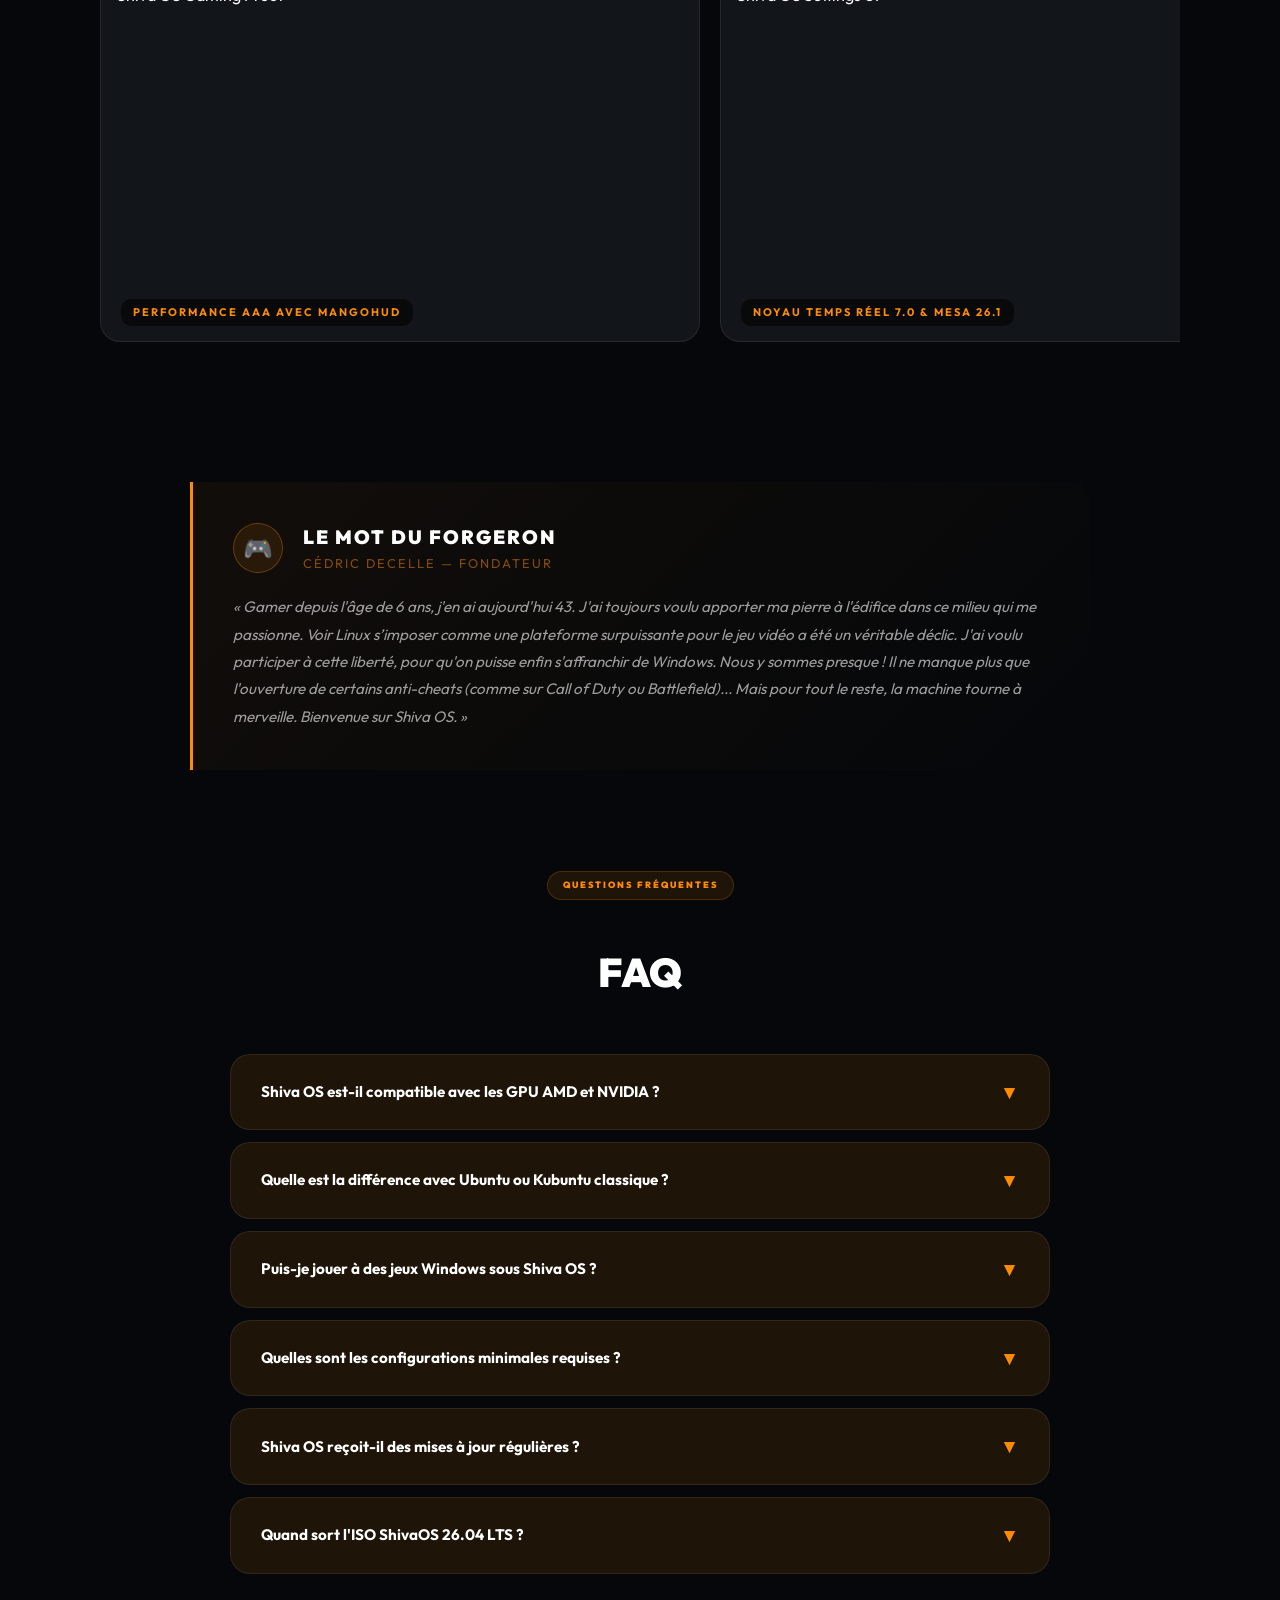
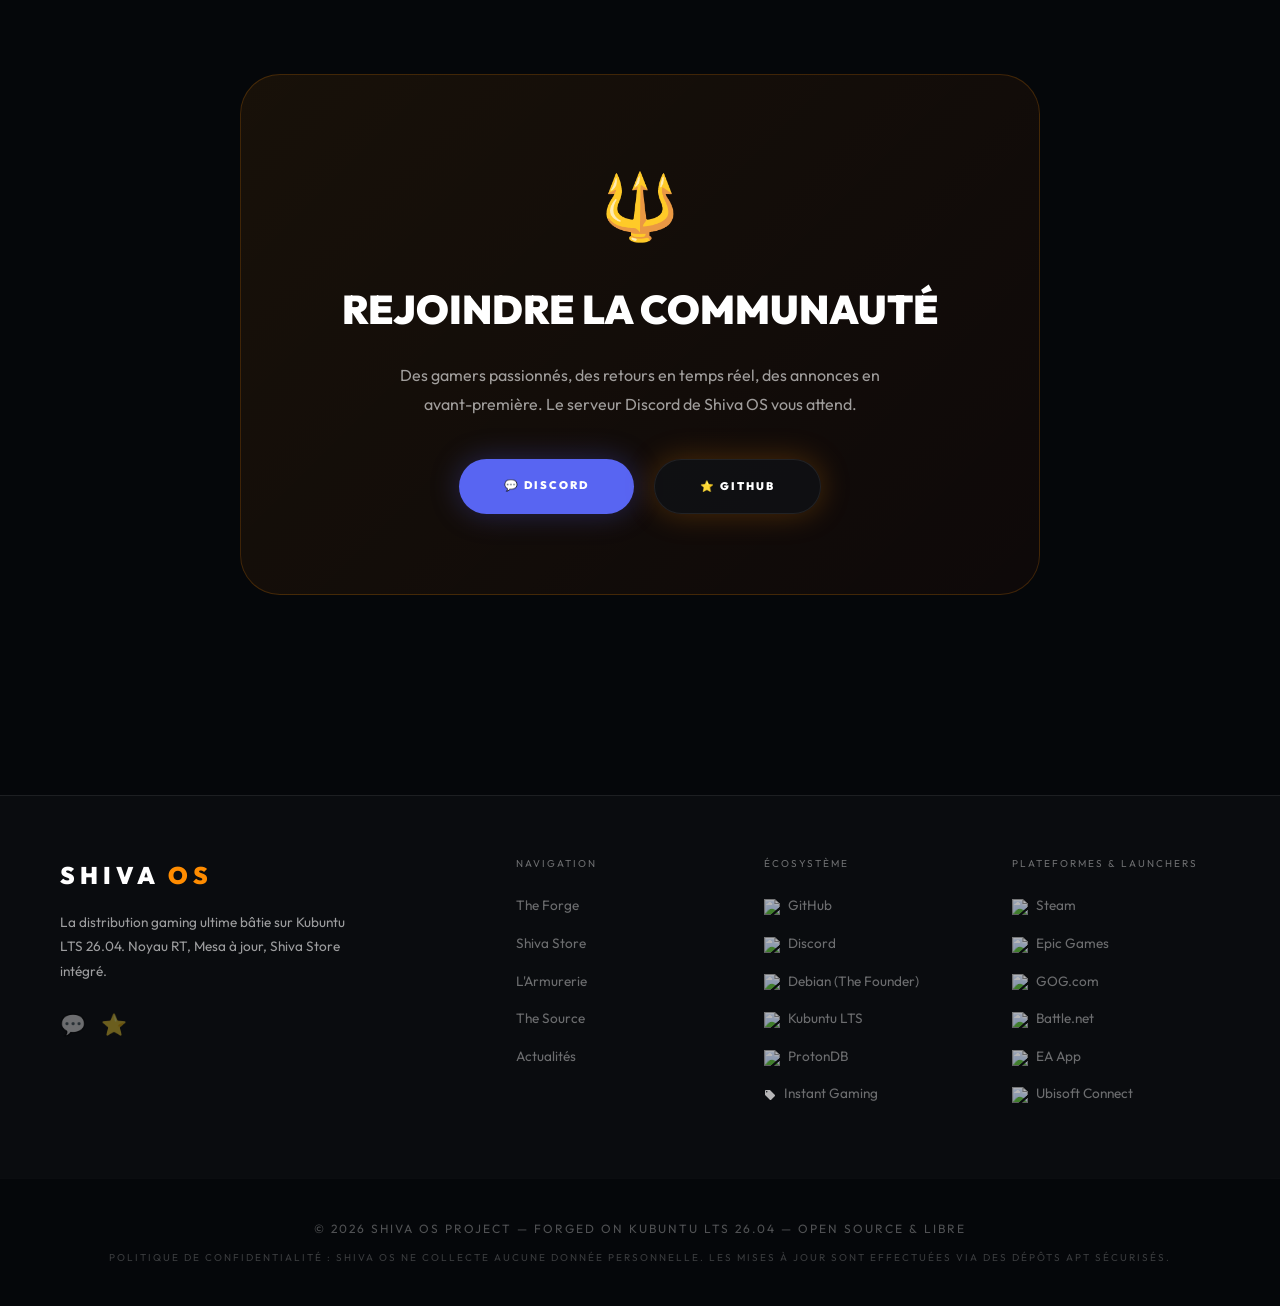
==== commit fbb256a4: "UI Update: Added Debian (The Founder) to ecosystem links" ====
--- a/index.html
+++ b/index.html
@@ -742,10 +742,26 @@
                 <div style="color:var(--text-dim); line-height:1.8; font-size:1rem; display:flex; flex-direction:column; gap:15px;">
                     <p>Salut à tous et à toutes ! 👋</p>
                     <p>Je m'appelle Cédric Decelle, j'ai 43 ans aujourd'hui et je suis un joueur passionné depuis l'âge de 6 ans. L'informatique et le gaming ont toujours été le fil rouge de ma vie.</p>
-                    <p>Depuis des années, je regarde Linux évoluer avec l’espoir qu’un jour, on puisse enfin s’affranchir définitivement de Windows pour jouer dans d'excellentes conditions.</p>
+                    <p>Depuis des années, je regarde Linux évoluer avec l’espoir qu’un jour, on puisse enfin s’affranchir définitivement de Windows pour jouer dans d'excellentes conditions. Aujourd’hui, grâce aux avancées incroyables (Proton, Mesa, DXVK), la machine tourne à merveille. À part quelques anti-cheats récalcitrants, le futur du jeu vidéo est sur Linux.</p>
+                    <p>J'ai donc décidé d'apporter ma pierre à l'édifice. J'ai passé énormément de temps ces derniers mois, des nuits entières, à forger, configurer et optimiser un système de A à Z. Je n'avais jamais fait un projet d'une telle envergure avant, mais le résultat est là.</p>
+                    <p>Je suis extrêmement fier de vous annoncer le lancement imminent de <strong style="color:white;">SHIVA OS (Basé sur Kubuntu 26.04 LTS)</strong> ! 🚀</p>
+                    
+                    <div style="background:rgba(255,140,0,0.05); padding:25px; border-radius:10px; border:1px solid rgba(255,140,0,0.2); margin:15px 0;">
+                        <h4 style="color:white; margin-bottom:15px; font-size:1.1rem; text-transform:uppercase; letter-spacing:1px;">Shiva OS, qu'est-ce que c'est ?</h4>
+                        <ul style="list-style:none; padding:0; display:flex; flex-direction:column; gap:10px; margin:0;">
+                            <li>🔥 <strong style="color:var(--shiva-orange);">Noyau Temps Réel (7.0 RT)</strong> : Latence inexistante (zéro input lag).</li>
+                            <li>🎮 <strong style="color:var(--shiva-orange);">Drivers Mesa ultra à jour</strong> : Pour exploiter vos GPU AMD RDNA et Intel.</li>
+                            <li>🛡️ <strong style="color:var(--shiva-orange);">Nexus Shield</strong> : Base de données web pour vérifier la compatibilité de vos jeux en instant.</li>
+                            <li>⚙️ <strong style="color:var(--shiva-orange);">Prêt à l'emploi</strong> : Steam, Heroic Games, Lutris, Bottles préinstallés.</li>
+                            <li>🛒 <strong style="color:var(--shiva-orange);">Shiva Store</strong> : Un partenariat exclusif avec Instant Gaming pour trouver vos jeux moins chers tout en soutenant le développement du projet !</li>
+                        </ul>
+                    </div>
+                    
                     <p style="font-weight:900; color:var(--shiva-orange); font-size:1.2rem; text-align:center; padding:15px 0; border-top:1px dashed rgba(255,140,0,0.3); border-bottom:1px dashed rgba(255,140,0,0.3); letter-spacing:1px;">
                         📅 LANCEMENT OFFICIEL : 24 AVRIL 2026 À 22H00 !
                     </p>
+                    
+                    <p>J'espère de tout cœur que cette version vous plaira et qu'elle vous permettra de redécouvrir vos bibliothèques de jeux sous un nouveau jour. Étant seul sur ce projet colossal, votre soutien, vos retours et votre bienveillance seront ma plus grande récompense !</p>
                     <p style="margin-top:20px;">Merci à tous pour votre aventure à mes côtés !<br><strong style="color:white; font-size:1.1rem;">— Cédric Decelle, Le Forgeron</strong></p>
                 </div>
             </div>
@@ -778,6 +794,7 @@
                 <ul class="footer-links">
                     <li><a href="https://github.com/shivaos" target="_blank"><img src="https://cdn.simpleicons.org/github/white" height="12" style="margin-right:8px;vertical-align:middle;opacity:0.7">GitHub</a></li>
                     <li><a href="https://discord.gg/GcjZeYh77C" target="_blank"><img src="https://cdn.simpleicons.org/discord/white" height="12" style="margin-right:8px;vertical-align:middle;opacity:0.7">Discord</a></li>
+                    <li><a href="https://www.debian.org/" target="_blank"><img src="https://cdn.simpleicons.org/debian/white" height="12" style="margin-right:8px;vertical-align:middle;opacity:0.7">Debian (The Founder)</a></li>
                     <li><a href="https://www.kubuntu.org/" target="_blank"><img src="https://cdn.simpleicons.org/ubuntu/white" height="12" style="margin-right:8px;vertical-align:middle;opacity:0.7">Kubuntu LTS</a></li>
                     <li><a href="https://www.protondb.com/" target="_blank"><img src="https://cdn.simpleicons.org/linux/white" height="12" style="margin-right:8px;vertical-align:middle;opacity:0.7">ProtonDB</a></li>
                     <li><a href="https://www.instant-gaming.com/" target="_blank"><svg height="12" viewBox="0 0 24 24" style="margin-right:8px;vertical-align:middle;opacity:0.7;fill:white"><path d="M21.41 11.58l-9-9C12.05 2.22 11.55 2 11 2H4c-1.1 0-2 .9-2 2v7c0 .55.22 1.05.59 1.41l9 9c.36.36.86.58 1.41.58.55 0 1.05-.22 1.41-.59l7-7c.37-.36.59-.86.59-1.41 0-.55-.23-1.06-.59-1.41zM5.5 7C4.67 7 4 6.33 4 5.5S4.67 4 5.5 4 7 4.67 7 5.5 6.33 7 5.5 7z"/></svg>Instant Gaming</a></li>
